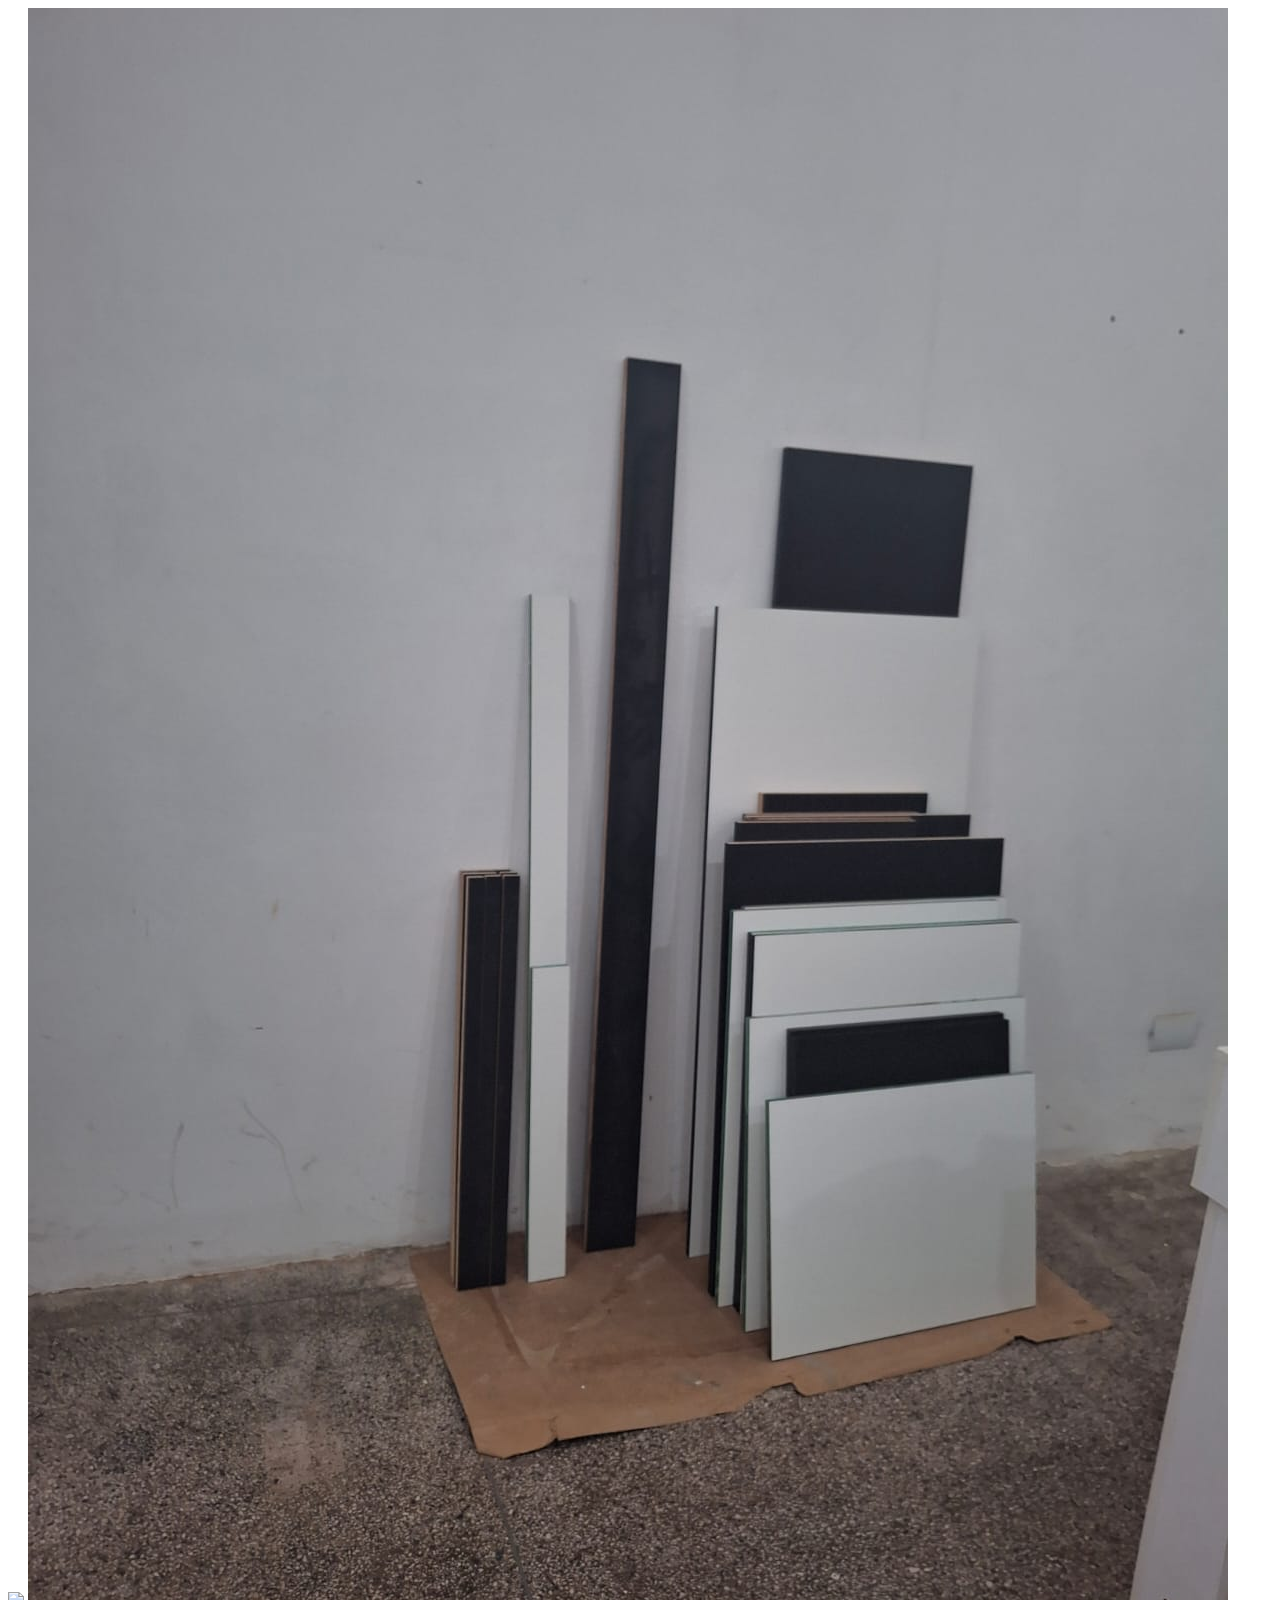
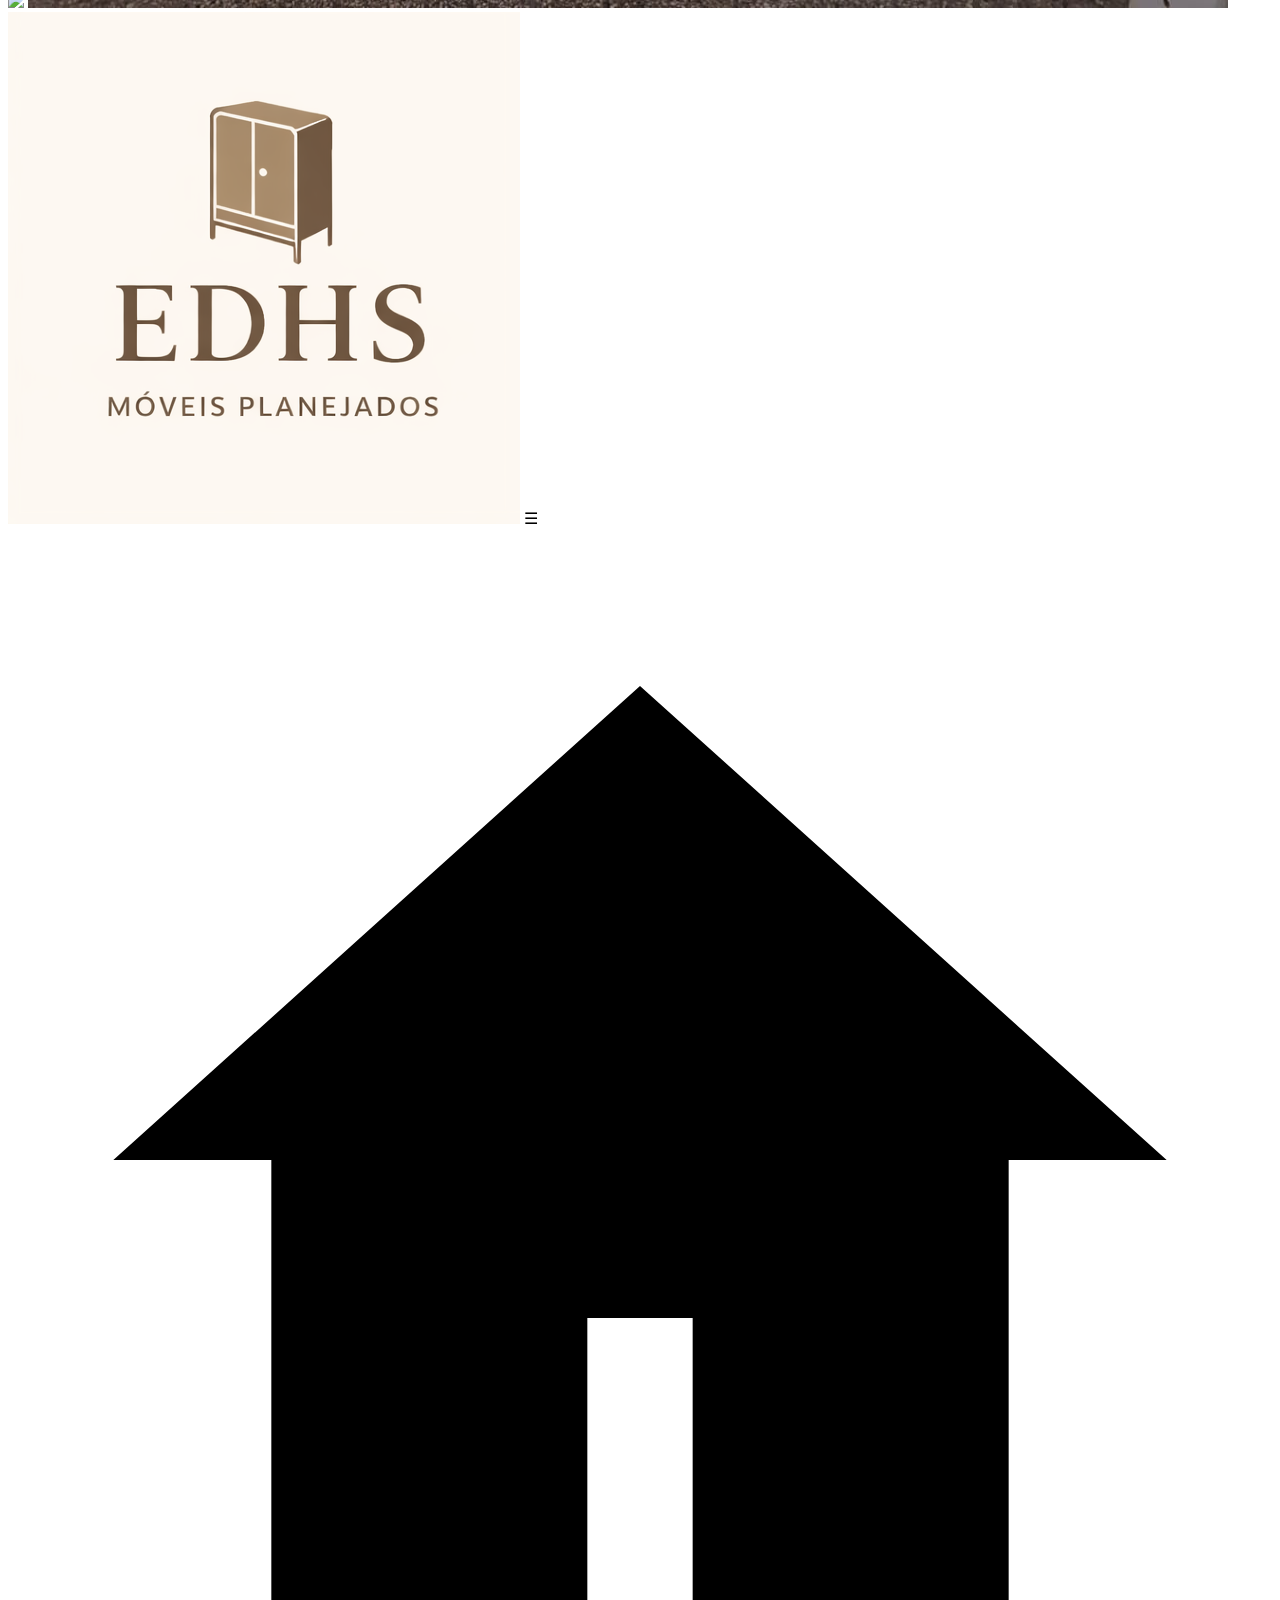
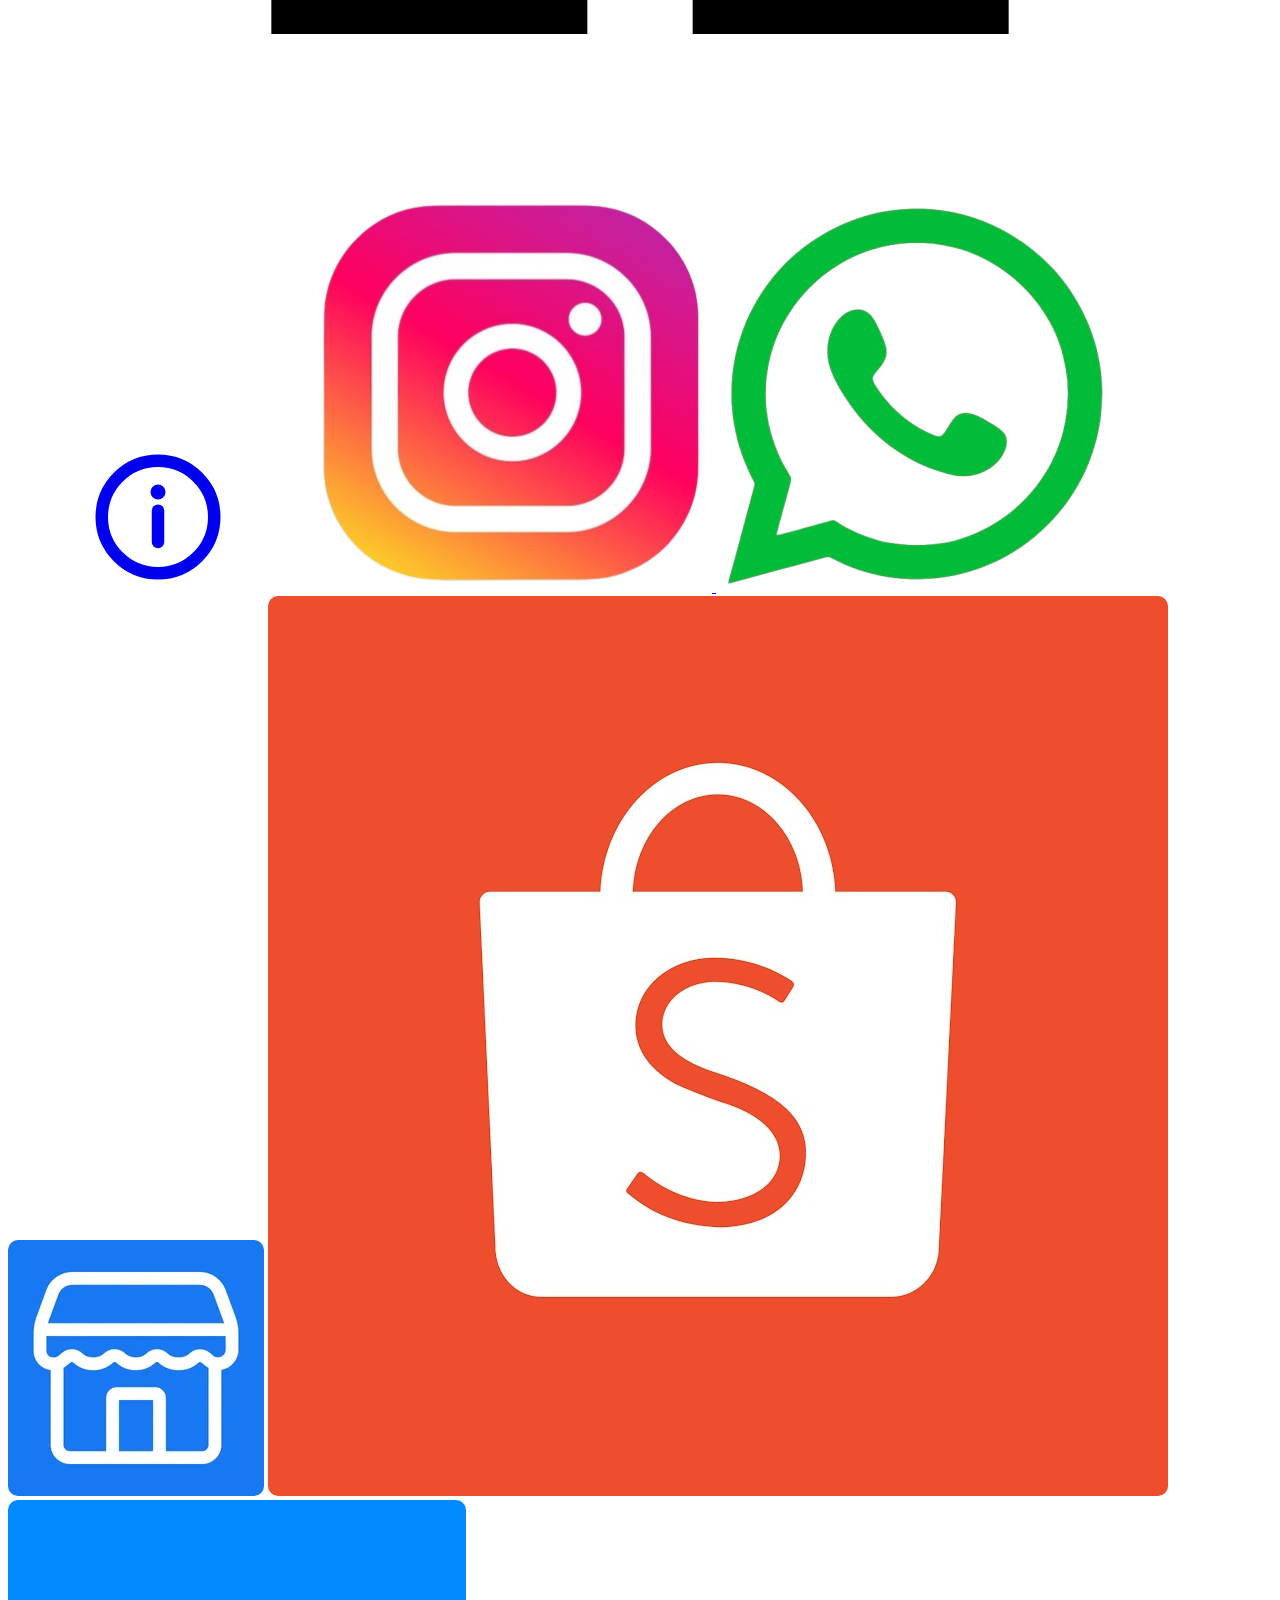
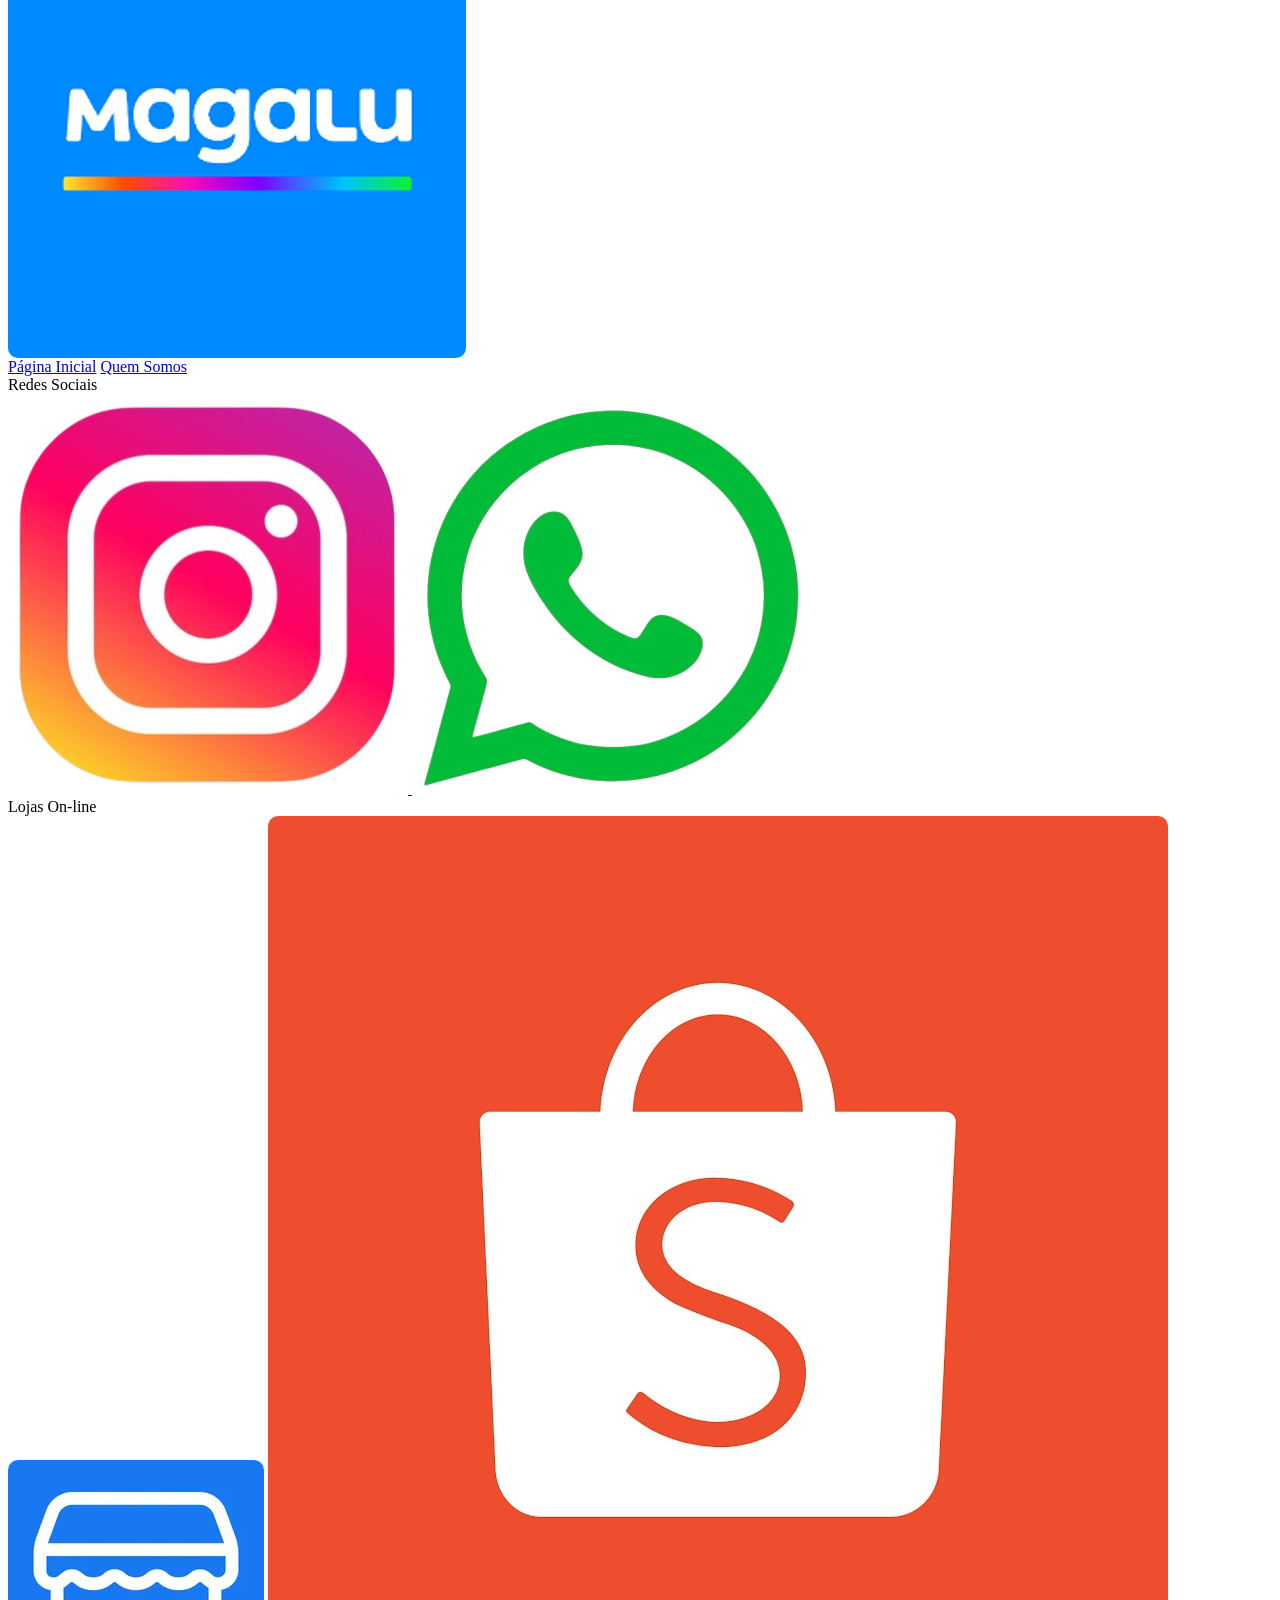
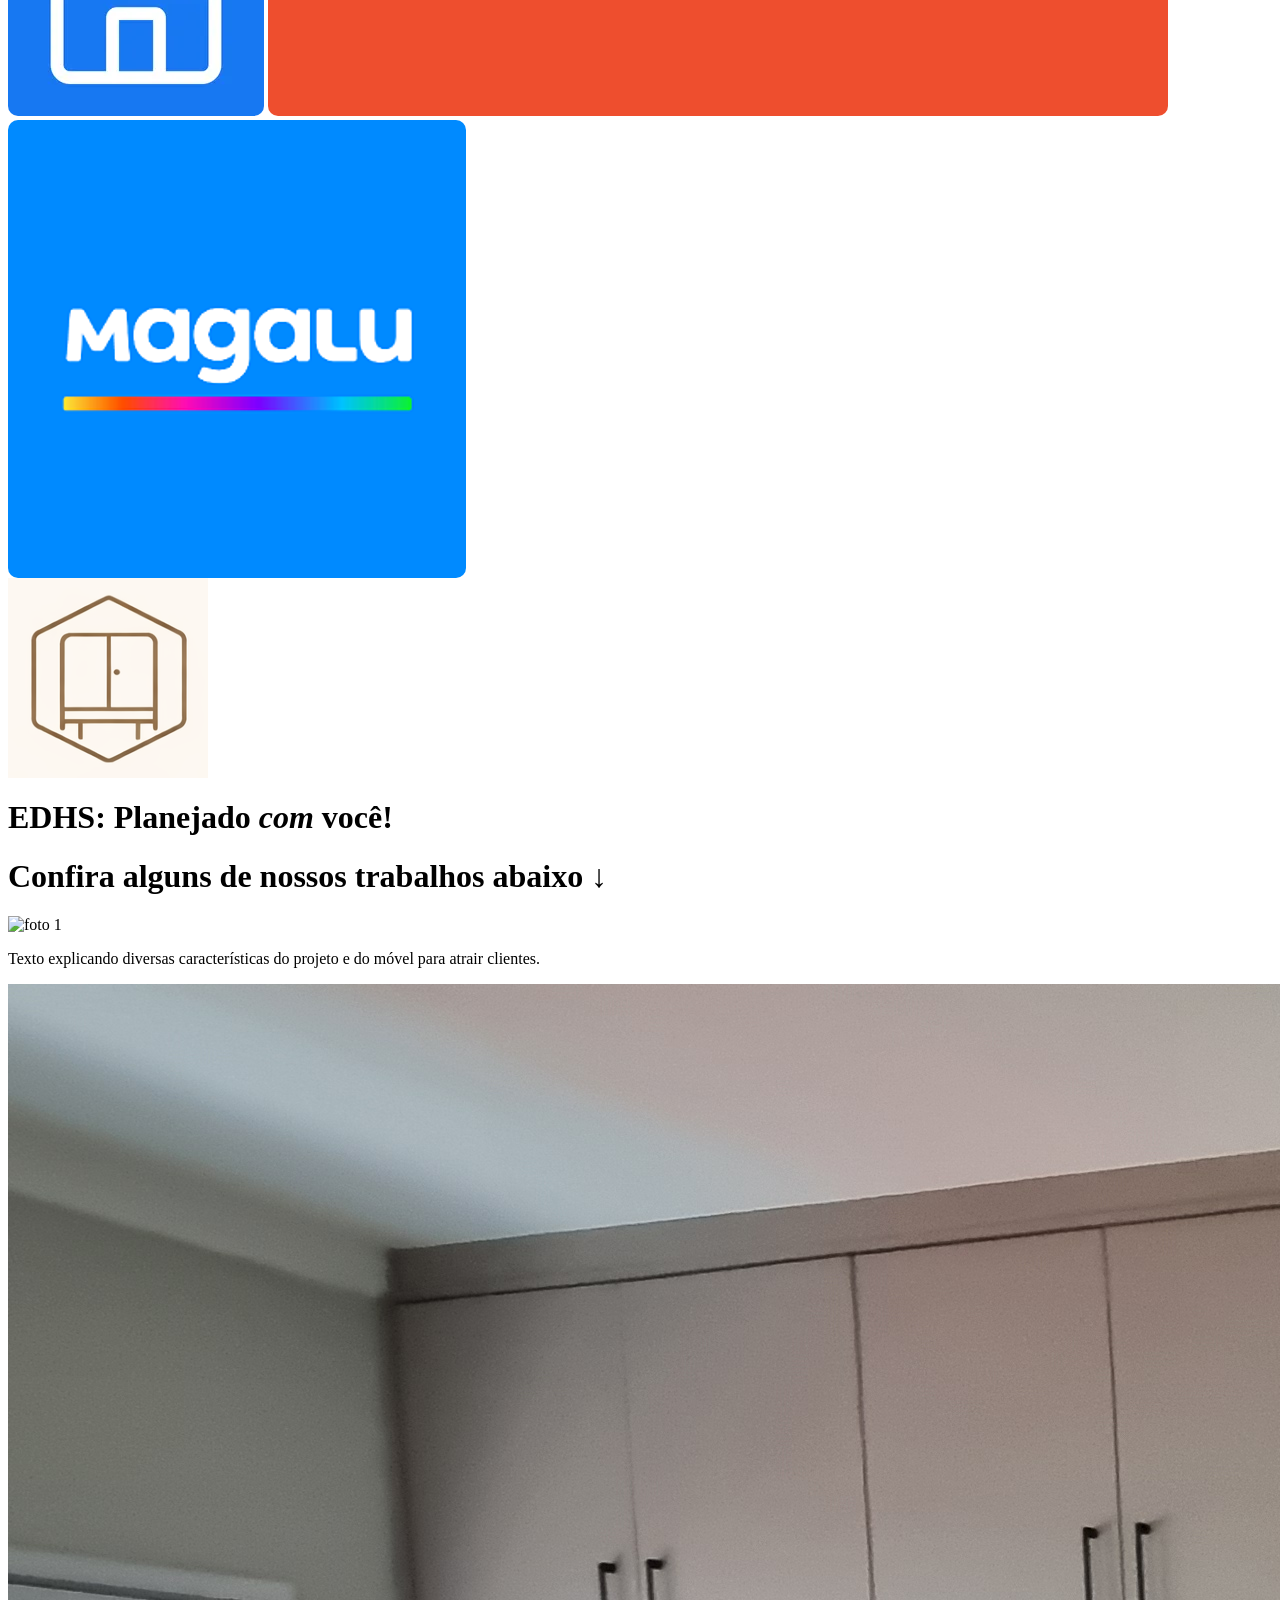
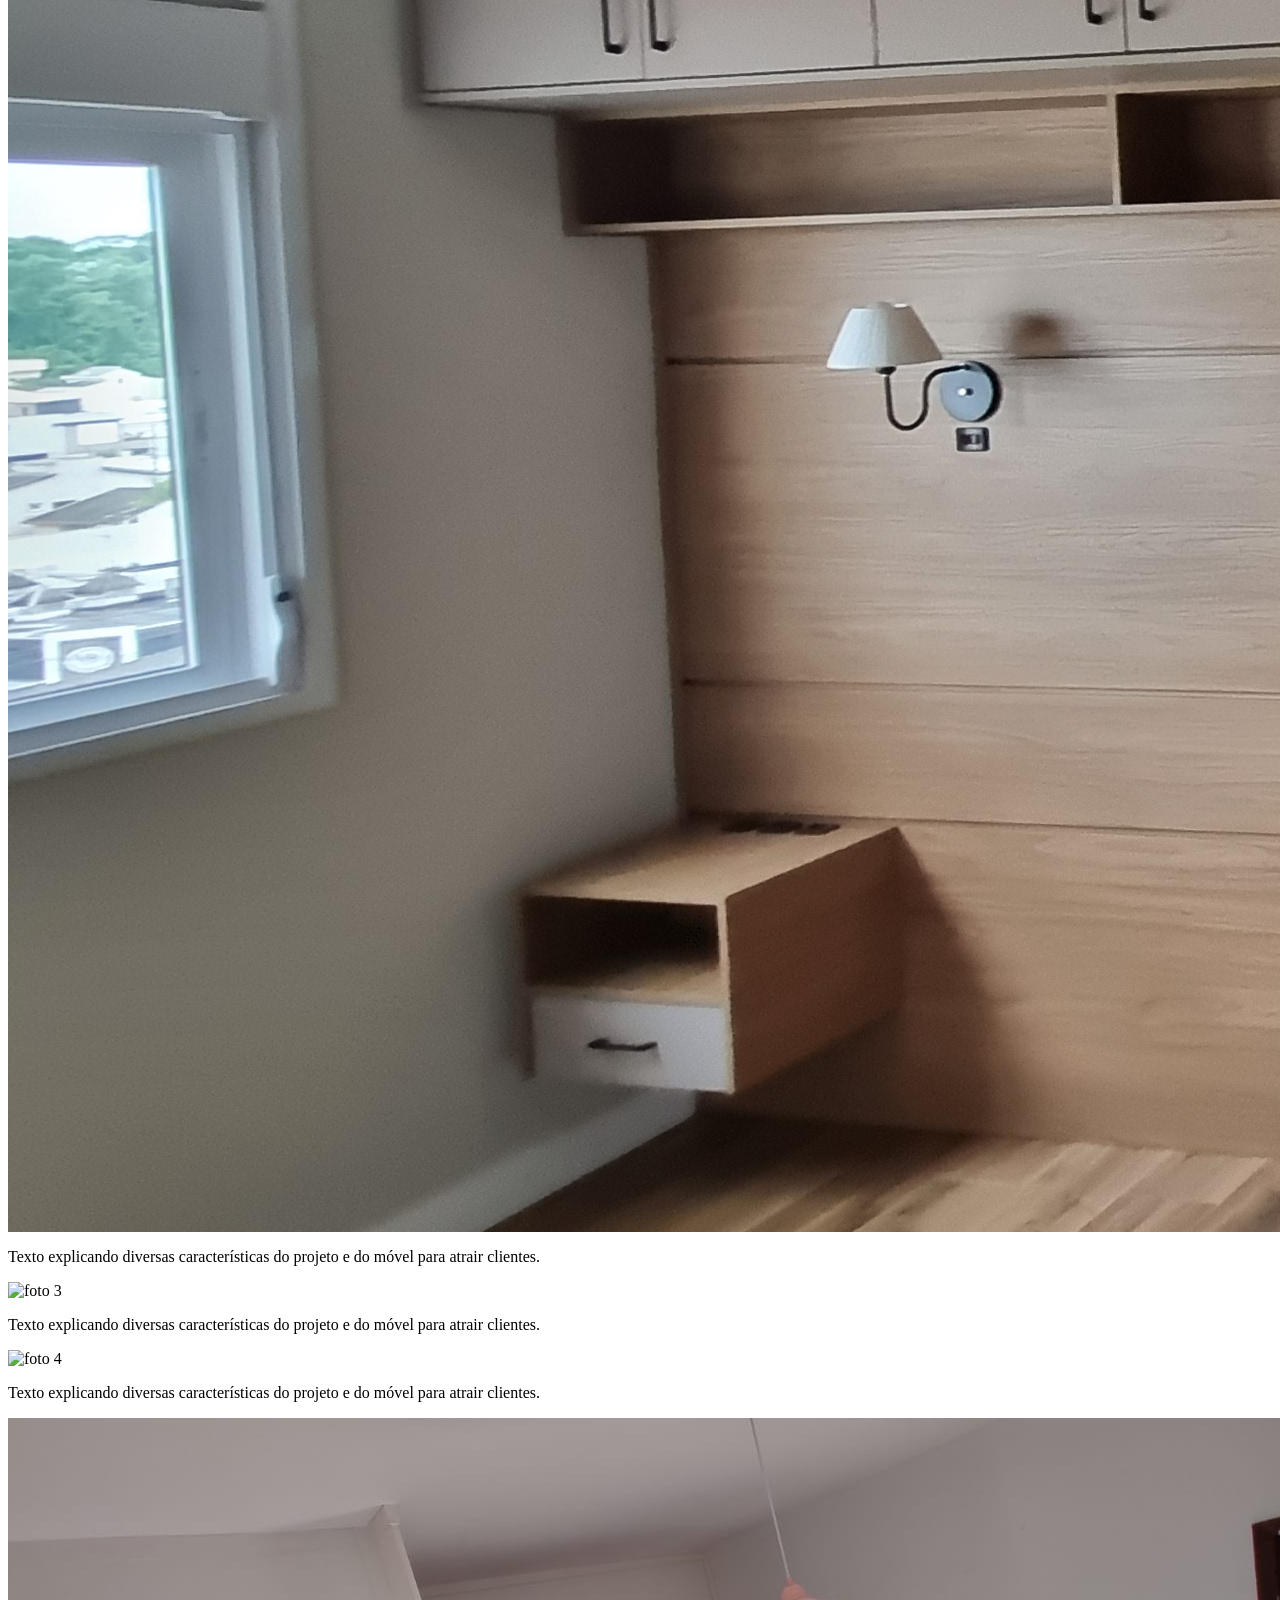
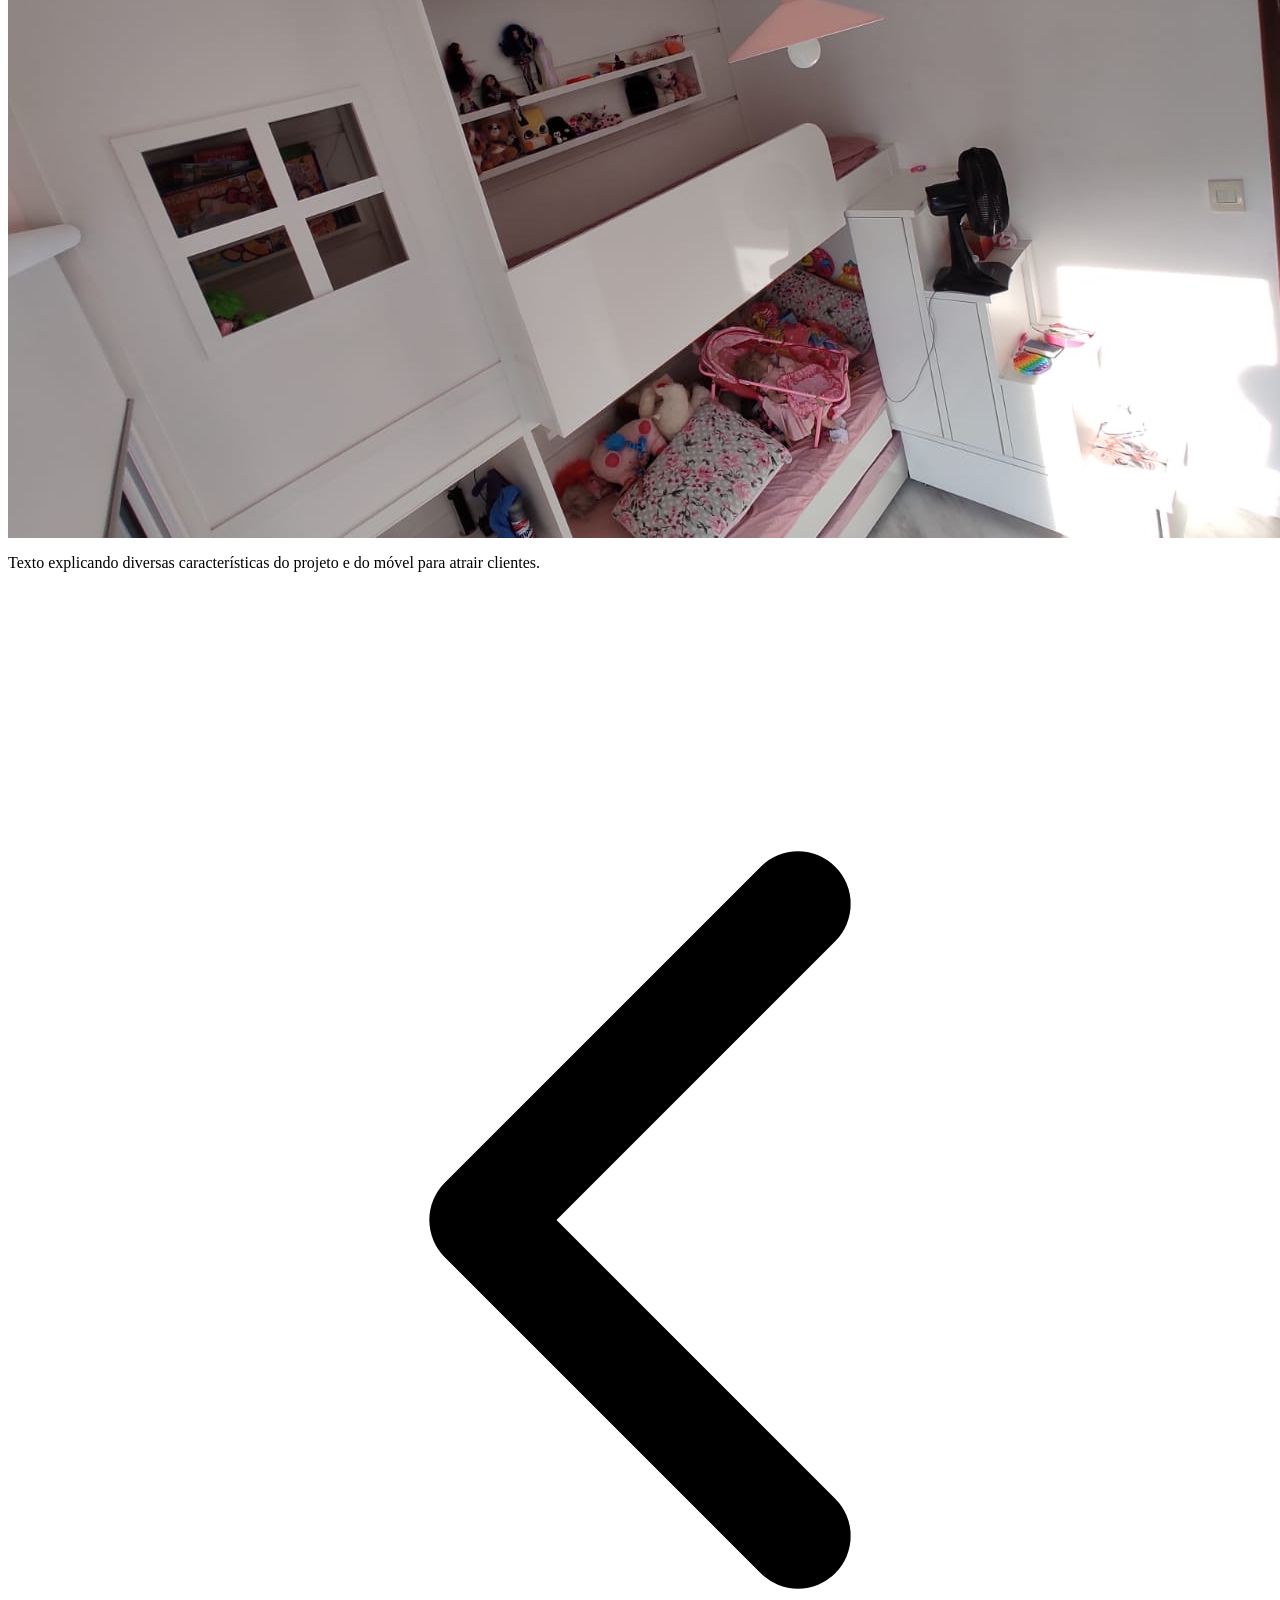
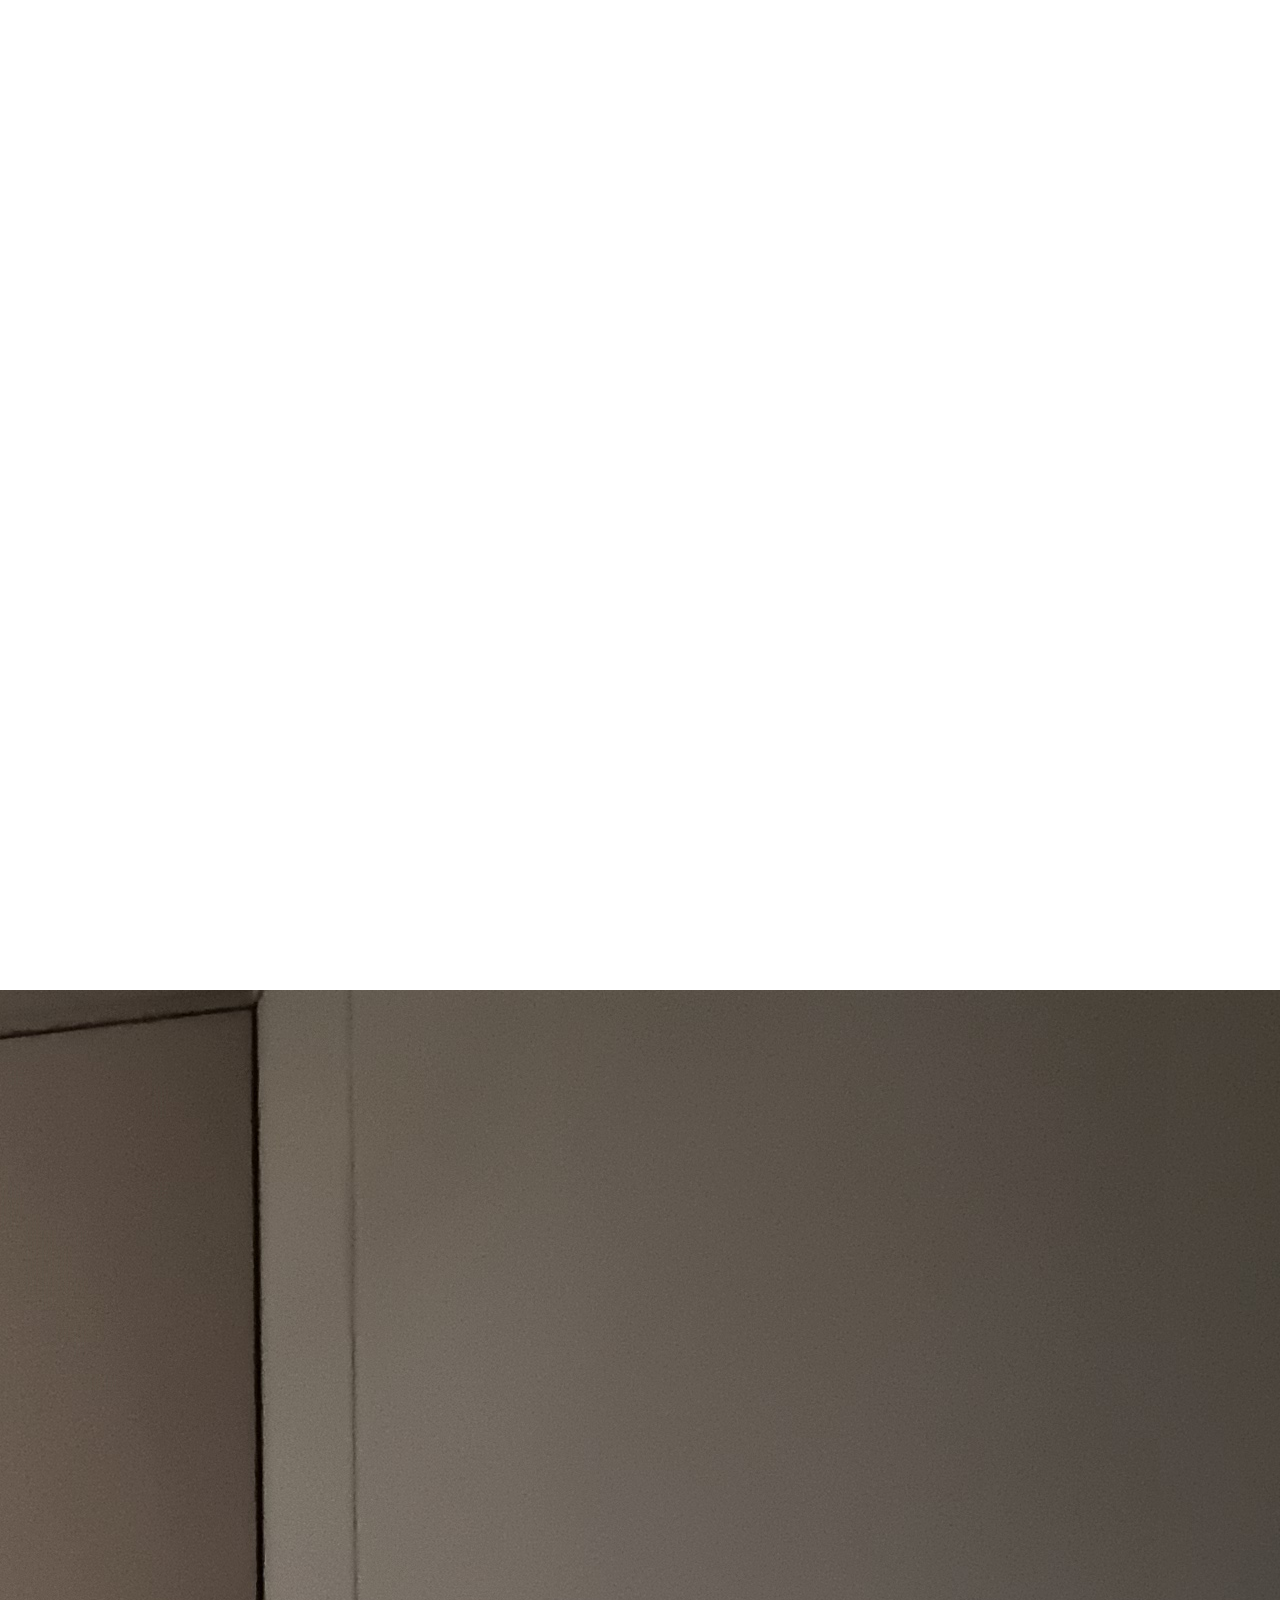
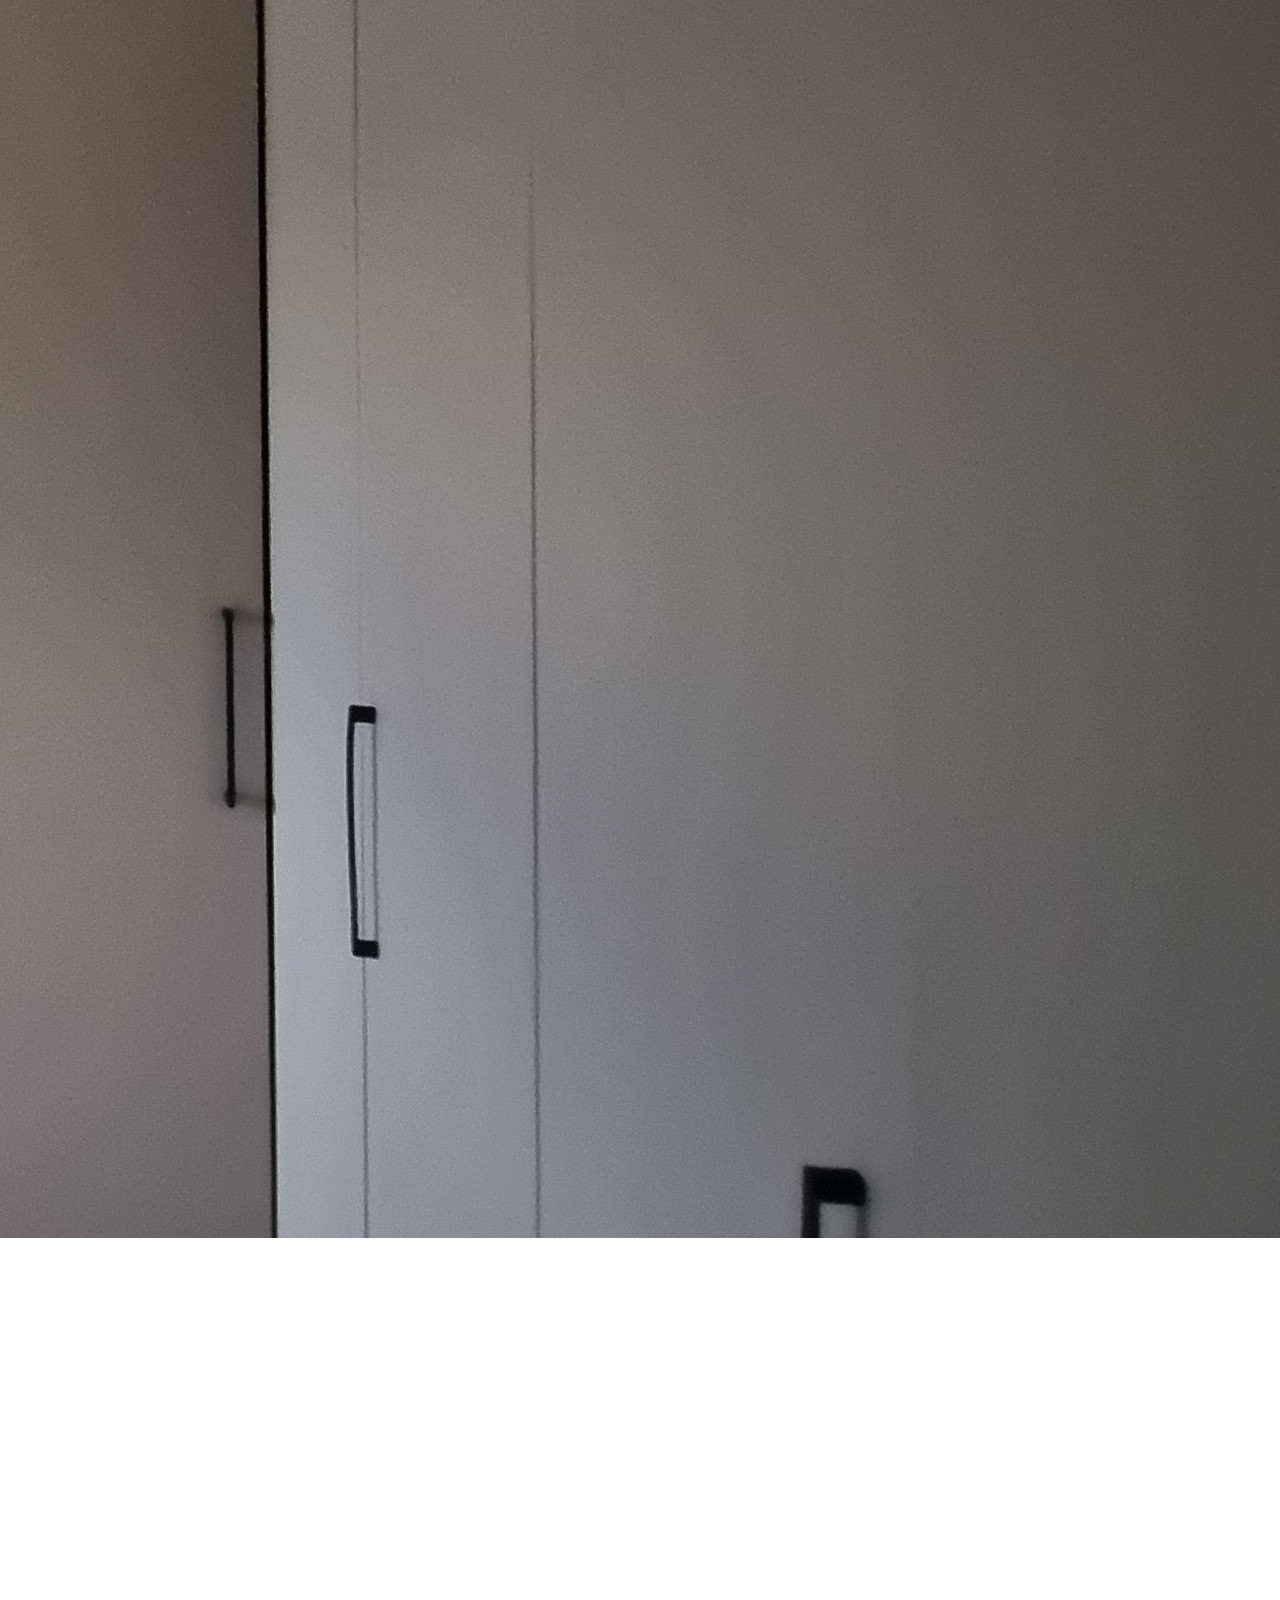
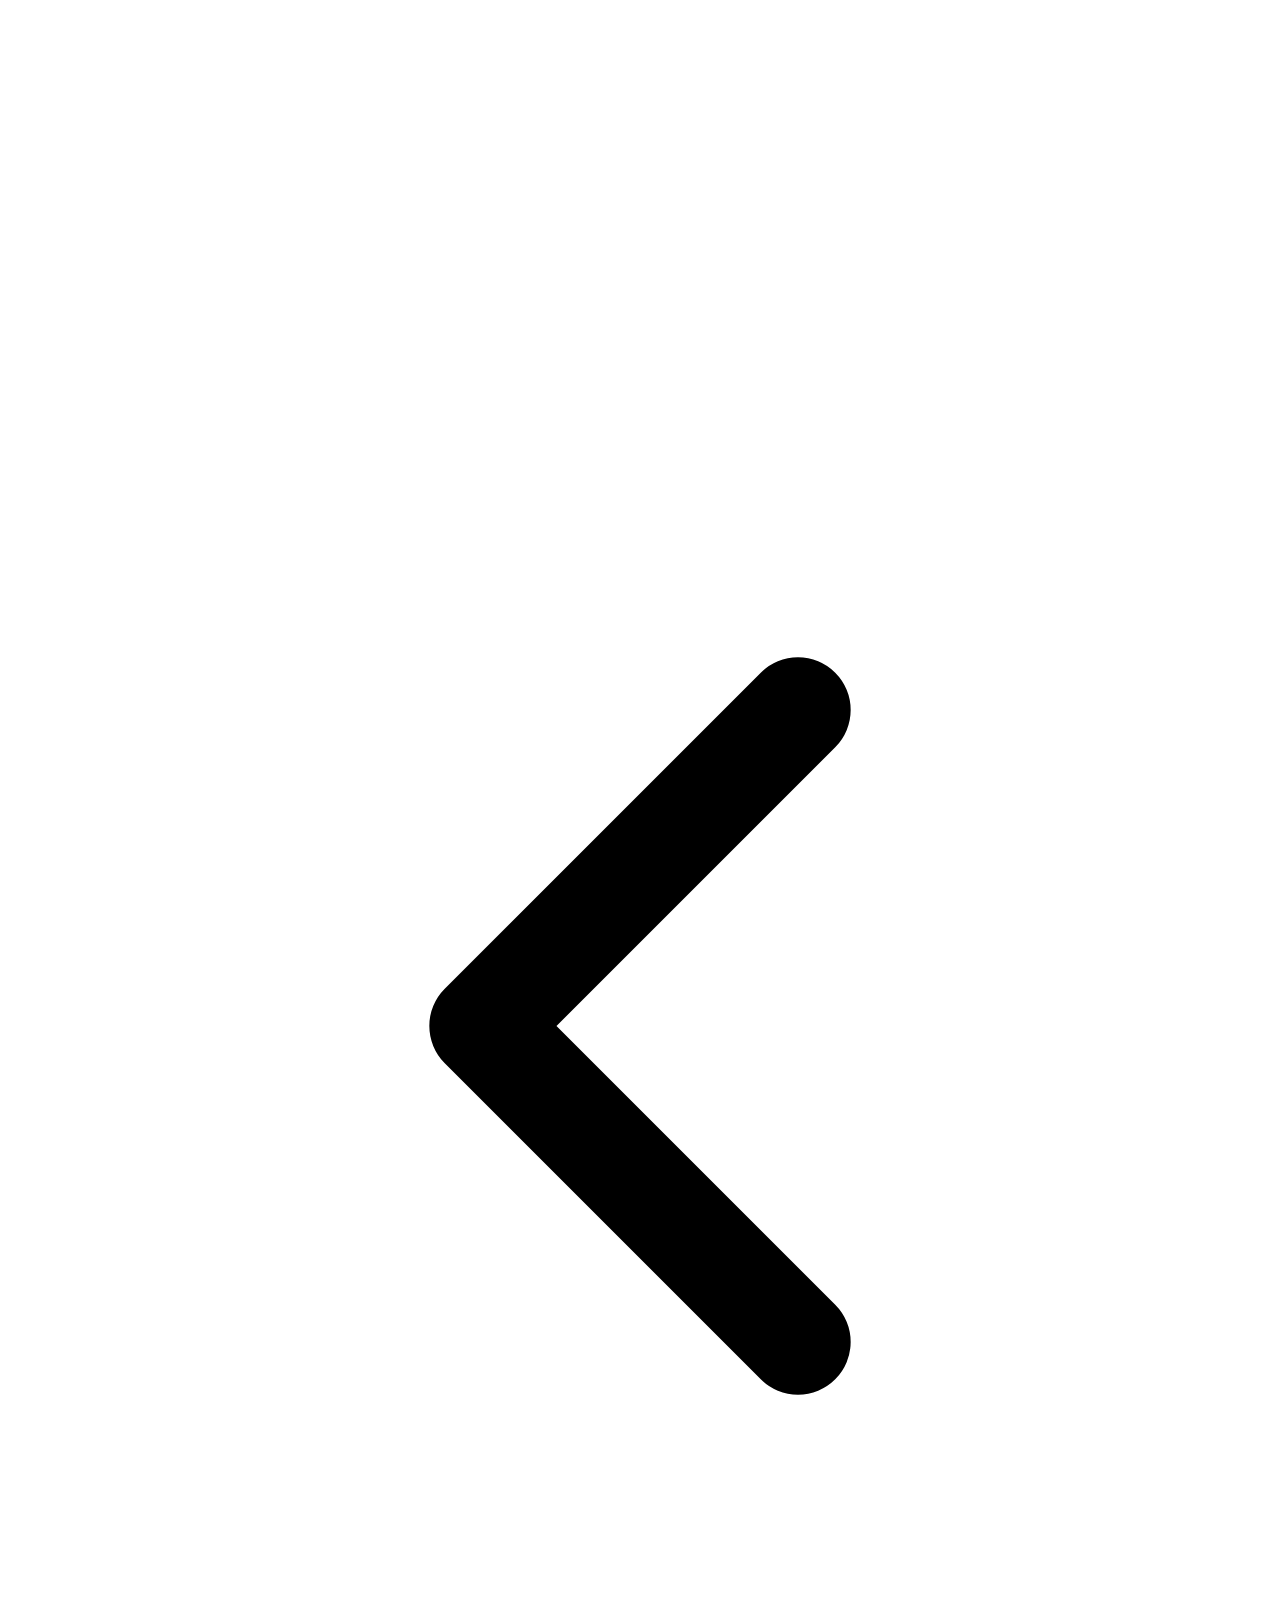
==== index.html @ 67f83be0 "Implementação inicial do mobile layout alterado para mobile, faltando apenas arrumar a pagina de que" ====
<html>
    <head>
        <link href="./style/style.css" rel="stylesheet"></link>
        <meta charset="UTF-8">
        <meta name="viewport" content="width=device-width, initial-scale=1.0">
    </head>
    <body>
        <svg style="display:none">
            <symbol id="seta" viewbox="0 0 24 24">
                <path
                    d="M15 6 L9 12 L15 18"
                    stroke="currentColor"
                    stroke-width="2"
                    fill="none"
                    stroke-linecap="round"
                    stroke-linejoin="round"
                />
            </symbol>
            <symbol id="home" viewBox="0 0 24 24" fill="currentcolor">           
                <path d="M12 3L2 12h3v9h6v-6h2v6h6v-9h3L12 3z"/>
            </symbol>
            <symbol id="info" viewBox="0 0 24 24">
                <circle 
                    cx="12" 
                    cy="12" 
                    r="9" 
                    stroke="currentColor" 
                    fill="none"
                    stroke-width="2"
                />
                <circle 
                    cx="12" 
                    cy="8" 
                    r="1.2" 
                    fill="currentColor"
                />
                <line 
                    x1="12" 
                    y1="11" 
                    x2="12" 
                    y2="16" 
                    stroke="currentColor" 
                    stroke-width="2" 
                    stroke-linecap="round"
                />
            </symbol>
        </svg>
        <img src="imagens/background.jpg" class="bgimage">
        <img src="imagens/mb_background.jpeg" class="mb_bgimage">
        <div id="overlay">  
            <div id="popUp">
                <h1 id="popUpTitulo">Em Breve...</h1>
                <span id="popUpTexto">Ainda estamos trabalhando nisso</span>
                <button id="btnPopUp" onClick="fecharPopUp()">OK</button>
            </div>
        </div>
        
        <div class="header">
            <img src="imagens/logo.png" id="minilogo">
            <span id="hamburguer" onclick="toggleMenu()">&#9776</span>
            <div id="overlayMenu">
                <div id="mb_menu">
                    <a><svg viewbox="0 0 24 24" class="iconeitem"><use href="#home"></use></svg></a>
                    <a href="quemsomos.html"><svg viebox="0 0 24 24" class="iconeitem"><use href="#info"></use></svg></a>
                    <a href="https://www.instagram.com/edhs.movelaria?igsh=MWx4anNkMWh3cXF0Yw==" ><img src="imagens/logoig.png" class="iconeitem" alt="icone Instagram"> </a>
                    <a href="https://w.app/edhs" ><img src="imagens/logowpp.png" class="iconeitem" alt="icone Whatsapp"> </a>
                    <a><img src="imagens/logofbk.png" class="iconeitem" onClick="popUp()" alt="icone Facebook" style="border-radius: 10px;"></a>
                    <a><img src="imagens/logoshp.png" class="iconeitem" onClick="popUp()" alt="icone Shoppee" style="border-radius: 10px;"></a>
                    <a><img src="imagens/logomgl.png" class="iconeitem" onClick="popUp()" alt="icone Magalu" style="border-radius: 10px;"></a>
                        
                </div>
            </div>
            <div id="menu">
                <a href="index.html" class="itemheader"><span class="textoitem">Página Inicial</span></a>
                <a href="quemsomos.html" class="itemheader"><span class="textoitem">Quem Somos</span></a>
            
                <div id="dropredes" class="itemheader">
                    <span id="btnredes" class="textoitem">Redes Sociais</span>
                    <div class="conteudoredes">
                        <a href="https://www.instagram.com/edhs.movelaria?igsh=MWx4anNkMWh3cXF0Yw==" ><img src="imagens/logoig.png" class="opcaodrop" alt="icone Instagram"> </a>
                        <a href="https://w.app/edhs" ><img src="imagens/logowpp.png" class="opcaodrop" alt="icone Whatsapp"> </a>
                    </div>
                </div> 

                <div id="droplojas" class="itemheader">
                    <span id="btnlojas" class="textoitem">Lojas On-line</span>
                    <div class="conteudolojas">
                        <a><img src="imagens/logofbk.png" class="opcaodrop" onClick="popUp()" alt="icone Facebook" style="border-radius: 10px;"></a>
                        <a><img src="imagens/logoshp.png" class="opcaodrop" onClick="popUp()" alt="icone Shoppee" style="border-radius: 10px;"></a>
                        <a><img src="imagens/logomgl.png" class="opcaodrop" onClick="popUp()" alt="icone Magalu" style="border-radius: 10px;"></a>
                    </div>
                </div>
            </div>
        </div>
        <div id="bemvindo">
            <img src="imagens/logo2.png" id="logo2">    
            <h1 id="slogan"><strong>EDHS: </strong>Planejado <em id="com">com</em> você!</h1>
            <h1 id="trabalhos">Confira alguns de nossos trabalhos abaixo <span style="font-family: Arial, Helvetica, sans-serif;">↓</span></h1>
            <div class="movel"><img class="imagem" src="imagens/img1.jpg" alt="foto 1">
            <p class="explicativo">Texto explicando diversas características do projeto e do móvel para atrair clientes.</p></div>
            <div class="movel"><img class="imagem" src="imagens/img2.jpg" alt="foto 2">
            <p class="explicativo">Texto explicando diversas características do projeto e do móvel para atrair clientes.</p></div>
            <div class="movel"><img class="imagem" src="imagens/img3.jpg" alt="foto 3">
            <p class="explicativo">Texto explicando diversas características do projeto e do móvel para atrair clientes.</p></div>
            <div class="movel"><img class="imagem" src="imagens/img4.jpg" alt="foto 4">
            <p class="explicativo">Texto explicando diversas características do projeto e do móvel para atrair clientes.</p></div>
            <div class="movel"><img class="imagem" src="imagens/img5.jpeg" alt="foto 5">
            <p class="explicativo">Texto explicando diversas características do projeto e do móvel para atrair clientes.</p></div>

            <div id="carrossel">
                <span id="btnVoltar" class="controles">
                    <svg viewbox="0 0 24 24">
                        <use href="#seta"></use>
                    </svg>
                </span>
                <div id="track">
                    <img class="slideImg" src="imagens/img1.jpg" alt="foto 1">
                    <img class="slideImg" src="imagens/img2.jpg" alt="foto 2">
                    <img class="slideImg" src="imagens/img3.jpg" alt="foto 3">
                    <img class="slideImg" src="imagens/img4.jpg" alt="foto 4">
                    <img class="slideImg" src="imagens/img5.jpeg" alt="foto 5">
                </div>
                <span id="btnAvancar" class="controles">
                    <svg viewbox="0 0 24 24">
                        <use href="#seta"></use>
                    </svg>
                </span>
                <div id="bolas">

                </div>
            </div>
        </div>
    </body>
        <script>
                const overlay = document.querySelector("#overlay");
                overlay.style.display = "none";
                const overlayMenu = document.querySelector("#overlayMenu");                
                const mbmenu = document.querySelector("#mb_menu");
                const hamburguer = document.querySelector("#hamburguer");
                const track = document.querySelector("#track");
                const slideImg = document.querySelectorAll(".slideImg");
                const containerBola = document.getElementById("bolas");
                const btnVoltar = document.getElementById("btnVoltar");
                const btnAvancar = document.getElementById("btnAvancar");
                const indice = document.getElementById("indice");

                let index = 1;
                let movendo = false;
                let intervalo;
                let bolas = [];
    
                function popUp(){
                    overlay.style.display = "flex";
                }
                function fecharPopUp(){
                    overlay.style.display = "none";
                }
                overlay.addEventListener("click", () => {
                    fecharPopUp();
                })
                function toggleMenu(){
                    mbmenu.classList.toggle("aberto");
                    overlayMenu.classList.toggle("ativo");
                    if(mbmenu.classList.contains("aberto")){
                        hamburguer.style.transform = "rotate(270deg)";
                    }
                    else{
                        hamburguer.style.transform = "rotate(360deg)";
                    }
                }
                overlayMenu.addEventListener("click", () => {
                    mbmenu.classList.remove("aberto");
                    overlayMenu.classList.remove("ativo");
                    hamburguer.style.transform = "rotate(360deg)";
                });
                const clone1 = slideImg[0].cloneNode(true);
                const clone2 = slideImg[slideImg.length-1].cloneNode(true);

                track.appendChild(clone1);
                track.insertBefore(clone2, slideImg[0]);
                const slideImg2 = document.querySelectorAll(".slideImg");
                const totalSlides = slideImg2.length;
                track.style.transform = `translateX(-${1200 * index}px)`;
                
                slideImg.forEach((_, i) => {
                    const bola = document.createElement("div");
                    bola.classList.add("bola");

                    bola.addEventListener("click", () =>{
                        const indexAlvo = i+1;
                        if(index === indexAlvo || movendo) return;
                        index = indexAlvo;
                        trocarSlide();
                        resetarRolagem();
                    });
                    containerBola.appendChild(bola);
                    bolas.push(bola);
                })
                bolas[0].classList.add("ativa");
                function atualizarBolas(){
                    bolas.forEach(bola => bola.classList.remove("ativa"));
                    let indexReal = index - 1;
                    if(index === 0){
                        indexReal = slideImg.length - 1;
                    }
                    if(index === slideImg.length + 1){
                        indexReal = 0;
                    }
                    bolas[indexReal].classList.add("ativa");
                }
                function trocarSlide(){
                    if(movendo) return;
                    movendo = true;
                    track.style.transition = 'transform 0.5s ease';
                    track.style.transform= `translateX(-${index * 1200}px)`;
                    atualizarBolas();
                }
                function rolagemAuto(){
                    intervalo = setInterval(() => {
                        index++;

                        trocarSlide();
                    }, 3000)
                }
                function resetarRolagem(){
                    clearInterval(intervalo);
                    rolagemAuto();  
                }
                track.addEventListener("transitionend", () =>
                {
                    if(slideImg2[index] === clone1){
                        track.style.transition = "none";
                        index = 1;
                        track.style.transform = `translateX(-${1200 * index}px)`;
                    }
                    if(slideImg2[index] === clone2){
                        track.style.transition = "none";
                        index = totalSlides - 2;
                        track.style.transform = `translateX(-${1200 * index}px)`;
                    }
                    atualizarBolas();
                    movendo = false;    
                })
                btnVoltar.addEventListener("click", () => {
                    if(movendo) return;
                    index--;
                    trocarSlide();
                    resetarRolagem();
                })
                btnAvancar.addEventListener("click", () => {
                    if(movendo) return;
                    index++;
                    trocarSlide();
                    resetarRolagem();
                })
                rolagemAuto();
        </script>
</html>
---- style/style.css ----
@font-face {
font-family: 'montserrat';
src: url('./fontes/Montserrat/static/Montserrat-Regular.ttf') format('truetype');
font-weight: 400;
font-style: normal;
}
@font-face {
font-family: 'playfair';
src: url('./fontes/Playfair_Display/static/PlayfairDisplay-Regular.ttf') format('truetype');
}
@keyframes mb_slogan{
    from{
        transform: translateY(20px);
        opacity: 0;
    }
    to{
        transform: translateX(0);
        opacity: 1;
    }
}
@keyframes mb_trabalhos{
    from{
        transform: translateY(-20px);
        opacity: 0;
    }
    to{
        transform: translateX(0);
        opacity: 1;
    }
}
@media (max-width:768px){
    .bgimage, #minilogo, #menu, #carrossel{
        display:none;
    }
    body{
        width: 100%;
        height: 100%;
        margin: 0px;
        padding: 0px;
        background-color: black;
    }
    .mb_bgimage{
        opacity: 0.7;
        width: 100%;
        height: 100%;
        position:fixed;
        left:0;
        top:0;
        z-index: -1;
    }
    #overlay{
        position: fixed;
        inset: 0;
        background: rgba(0, 0, 0, 0.75);
        display: flex;
        justify-content: center;
        align-items: center;
        z-index: 2000;
    }
    #popUp{
        width: 190px;
        height: 140px;
        border: 2px solid gray;
        border-radius: 10px;
        padding: 10px;
        background-color: whitesmoke;
        position: absolute;
        top: 50%;
        left: 50%;
        transform: translateX(-50%) translateY(-50%);
        display: flex;
        flex-direction: column;
    }
    #popUpTitulo{
        margin-top: 0px;
        font-family: 'montserrat', sans-serif;
        font-weight: bold;
        color: #847866;
    }
    #popUpTexto{
        color: #847866;
        font-family: 'montserrat', sans-serif;
        font-size: 15pt;
    }
    #btnPopUp{
        position: absolute;
        bottom: 10px;
        right: 10px;
        width: 40px;
        height: 25px;
        text-decoration: none !important;
        font-size: 12pt;
        font-family: 'montserrat', sans-serif;
        font-weight: bold;
        color: white;
        background-color: #4ae34a;
        border: 1px solid lightgray;
        border-radius: 10px;
    }
    #btnPopUp:active{
        background-color: #1cb51c;
    }
    .header{
        z-index: 200;
        width: 100%;
        height: 70px;
        background-color: #847866;
        position:fixed;
        top: 0;
        left: 0;
        display: flex;
    }
    #hamburguer{
        display: block;
        width: fit-content;
        height: fit-content;
        font-size: 40pt;
        color: #dacfbe;
        margin-left: 6%;
        transform-origin: center;
        transition: transform 0.3s ease;
    }
    #overlayMenu{
        position: fixed;
        inset: 0;
        top: 70px;
        background: rgba(0,0,0,0.4);
        opacity: 0;
        pointer-events: none;
        transition: opacity 0.3s ease;
        z-index: 250; 
    }
    #overlayMenu.ativo{
        opacity: 1;
        pointer-events: auto;
    }
    #mb_menu{
        z-index: 300;
        position: fixed;
        display: flex;
        flex-direction: column;
        width: 25%;
        top: 70px;
        left: 0;
        height: calc(100dvh - 70px);
        background-color: #847866;
        justify-content: space-around;
        align-items: center;
        transform: translateX(-100%);
        transition: transform 0.3s ease;
    }
    #mb_menu.aberto{
        transform: translateX(0);
    }
    .iconeitem{
        width: 70px;
        height: 70px;
        color: #dacfbe;
    }
    .iconeitem:active, #hamburguer:active{
        color: #aea698;
        transform: scale(0.85);
    }
    #bemvindo{
        width: 100vw;
        height: fit-content; 
    }
    #logo2{
        width: 200px;
        height: 200px;
        border-radius: 180px;
        display: block;
        margin-right: auto;
        margin-left: auto;
        margin-top: 100px;
    }
    #slogan{
        color: #E5D5C2;
        text-align: center;
        font-size: 28pt;
        font-family: 'montserrat', sans-serif;
        font-weight: 400;
        font-style: oblique;
        animation: mb_slogan 1s ease-out;
    }
    #com{
        text-decoration: underline;
        text-decoration-thickness: 3px;
        text-underline-offset: 6px;
    }
    #trabalhos{
        text-align: center;
        font-family: 'playfair', sans-serif;    
        color: #E5D5C2;
        font-size: 20pt;
        font-weight: 200;
        margin-top: 50px;
        animation: mb_trabalhos 1s ease-out;
    }
    .movel{
        width: 92vw;
        margin-left: 4vw;
        margin-bottom: 30px;
    }
    .imagem{
        width: 100%;
        height: fit-content;
        border-radius: 10px;
        box-shadow: 2px 2px 10px whitesmoke;
    }
    .explicativo{
        font-size: 12pt;
        font-family: 'playfair', sans-serif;
        color: #E5D5C2;
    }
}
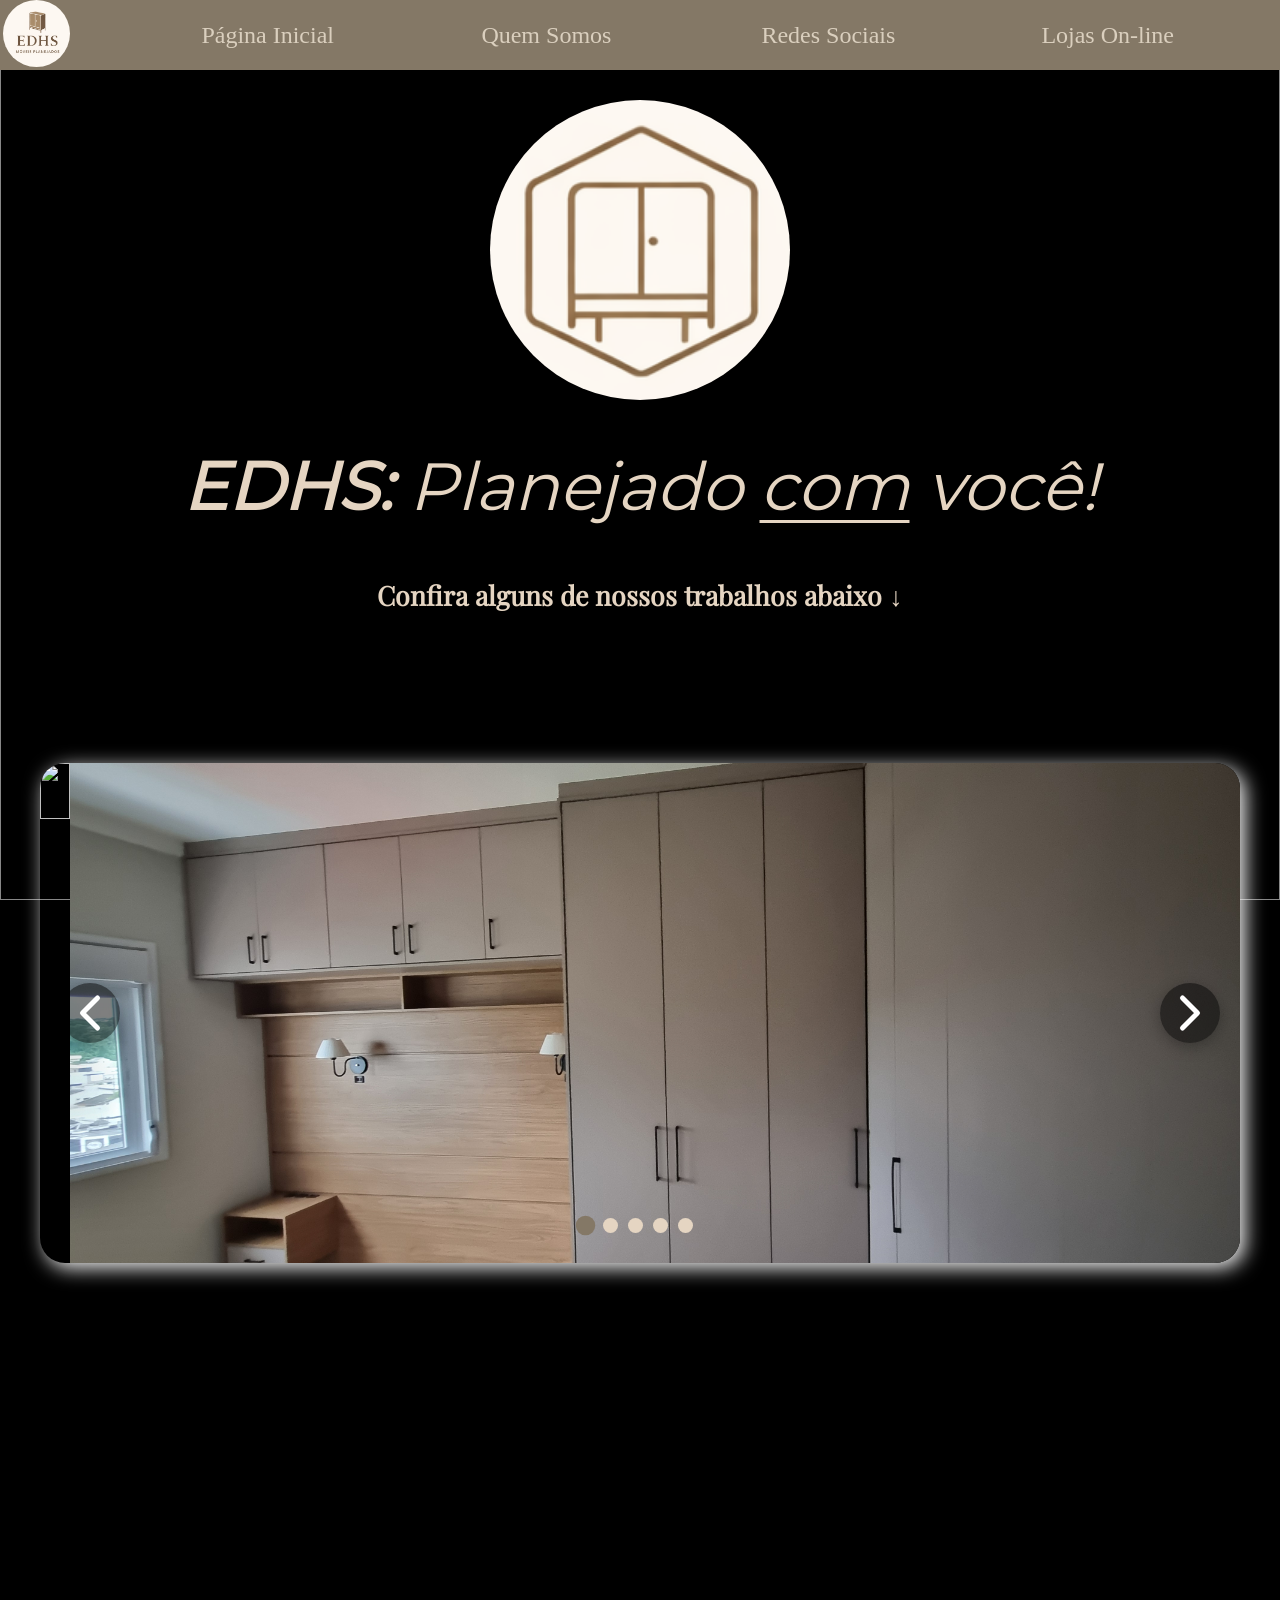
==== commit 1c364c1b: "Integração Mobile e Desktop agora teoricamente o site muda o layout no pc e no celular, corrigido al" ====
--- a/index.html
+++ b/index.html
@@ -6,7 +6,7 @@
     </head>
     <body>
         <svg style="display:none">
-            <symbol id="seta" viewbox="0 0 24 24">
+            <symbol id="seta" viewBox="0 0 24 24">
                 <path
                     d="M15 6 L9 12 L15 18"
                     stroke="currentColor"
@@ -60,20 +60,20 @@
             <span id="hamburguer" onclick="toggleMenu()">&#9776</span>
             <div id="overlayMenu">
                 <div id="mb_menu">
-                    <a><svg viewbox="0 0 24 24" class="iconeitem"><use href="#home"></use></svg></a>
-                    <a href="quemsomos.html"><svg viebox="0 0 24 24" class="iconeitem"><use href="#info"></use></svg></a>
+                    <a><svg viewBox="0 0 24 24" class="iconeitem"><use href="#home"></use></svg></a>
+                    <a onclick="popUp()"><svg viebox="0 0 24 24" class="iconeitem"><use href="#info"></use></svg></a>
                     <a href="https://www.instagram.com/edhs.movelaria?igsh=MWx4anNkMWh3cXF0Yw==" ><img src="imagens/logoig.png" class="iconeitem" alt="icone Instagram"> </a>
                     <a href="https://w.app/edhs" ><img src="imagens/logowpp.png" class="iconeitem" alt="icone Whatsapp"> </a>
                     <a><img src="imagens/logofbk.png" class="iconeitem" onClick="popUp()" alt="icone Facebook" style="border-radius: 10px;"></a>
                     <a><img src="imagens/logoshp.png" class="iconeitem" onClick="popUp()" alt="icone Shoppee" style="border-radius: 10px;"></a>
                     <a><img src="imagens/logomgl.png" class="iconeitem" onClick="popUp()" alt="icone Magalu" style="border-radius: 10px;"></a>
-                        
-                </div>
-            </div>
+                </div>
+            </div>
+
             <div id="menu">
                 <a href="index.html" class="itemheader"><span class="textoitem">Página Inicial</span></a>
-                <a href="quemsomos.html" class="itemheader"><span class="textoitem">Quem Somos</span></a>
-            
+                <a class="itemheader" onclick="popUp()"><span class="textoitem">Quem Somos</span></a>
+    
                 <div id="dropredes" class="itemheader">
                     <span id="btnredes" class="textoitem">Redes Sociais</span>
                     <div class="conteudoredes">
@@ -96,20 +96,23 @@
             <img src="imagens/logo2.png" id="logo2">    
             <h1 id="slogan"><strong>EDHS: </strong>Planejado <em id="com">com</em> você!</h1>
             <h1 id="trabalhos">Confira alguns de nossos trabalhos abaixo <span style="font-family: Arial, Helvetica, sans-serif;">↓</span></h1>
-            <div class="movel"><img class="imagem" src="imagens/img1.jpg" alt="foto 1">
-            <p class="explicativo">Texto explicando diversas características do projeto e do móvel para atrair clientes.</p></div>
-            <div class="movel"><img class="imagem" src="imagens/img2.jpg" alt="foto 2">
-            <p class="explicativo">Texto explicando diversas características do projeto e do móvel para atrair clientes.</p></div>
-            <div class="movel"><img class="imagem" src="imagens/img3.jpg" alt="foto 3">
-            <p class="explicativo">Texto explicando diversas características do projeto e do móvel para atrair clientes.</p></div>
-            <div class="movel"><img class="imagem" src="imagens/img4.jpg" alt="foto 4">
-            <p class="explicativo">Texto explicando diversas características do projeto e do móvel para atrair clientes.</p></div>
-            <div class="movel"><img class="imagem" src="imagens/img5.jpeg" alt="foto 5">
-            <p class="explicativo">Texto explicando diversas características do projeto e do móvel para atrair clientes.</p></div>
+            
+            <div id="mb_carrossel">
+                <div class="movel"><img class="imagem" src="imagens/img1.jpg" alt="foto 1">
+                <p class="explicativo">Texto explicando diversas características do projeto e do móvel para atrair clientes.</p></div>
+                <div class="movel"><img class="imagem" src="imagens/img2.jpg" alt="foto 2">
+                <p class="explicativo">Texto explicando diversas características do projeto e do móvel para atrair clientes.</p></div>
+                <div class="movel"><img class="imagem" src="imagens/img3.jpg" alt="foto 3">
+                <p class="explicativo">Texto explicando diversas características do projeto e do móvel para atrair clientes.</p></div>
+                <div class="movel"><img class="imagem" src="imagens/img4.jpg" alt="foto 4">
+                <p class="explicativo">Texto explicando diversas características do projeto e do móvel para atrair clientes.</p></div>
+                <div class="movel"><img class="imagem" src="imagens/img5.jpeg" alt="foto 5">
+                <p class="explicativo">Texto explicando diversas características do projeto e do móvel para atrair clientes.</p></div>
+            </div>        
 
             <div id="carrossel">
                 <span id="btnVoltar" class="controles">
-                    <svg viewbox="0 0 24 24">
+                    <svg viewBox="0 0 24 24">
                         <use href="#seta"></use>
                     </svg>
                 </span>
@@ -121,7 +124,7 @@
                     <img class="slideImg" src="imagens/img5.jpeg" alt="foto 5">
                 </div>
                 <span id="btnAvancar" class="controles">
-                    <svg viewbox="0 0 24 24">
+                    <svg viewBox="0 0 24 24">
                         <use href="#seta"></use>
                     </svg>
                 </span>
--- a/style/style.css
+++ b/style/style.css
@@ -8,6 +8,38 @@
 font-family: 'playfair';
 src: url('./fontes/Playfair_Display/static/PlayfairDisplay-Regular.ttf') format('truetype');
 }
+@keyframes dropdown{
+    from{
+        transform: scaleY(0);
+        transform-origin: top;
+        opacity: 0;
+    }
+    to{
+        transform: scaleY(1);
+        transform-origin: top;
+        opacity: 1;
+    }
+}
+@keyframes slogan{
+    from{
+        transform: translateX(-500px);
+        opacity: 0;
+    }
+    to{
+        transform: translateX(0);
+        opacity: 1;
+    }
+}
+@keyframes trabalhos{
+    from{
+        transform: translateX(500px);
+        opacity: 0;
+    }
+    to{
+        transform: translateX(0);
+        opacity: 1;
+    }
+}
 @keyframes mb_slogan{
     from{
         transform: translateY(20px);
@@ -41,11 +73,10 @@
     }
     .mb_bgimage{
         opacity: 0.7;
-        width: 100%;
-        height: 100%;
+        width: 100vw;
+        height: 100dvh;
         position:fixed;
-        left:0;
-        top:0;
+        inset: 0;
         z-index: -1;
     }
     #overlay{
@@ -161,6 +192,12 @@
         color: #aea698;
         transform: scale(0.85);
     }
+    .iconeitem, #hamburguer {
+        user-select: none;
+        -webkit-user-select: none;
+        -webkit-user-drag: none;
+        -webkit-tap-highlight-color: transparent;
+    }
     #bemvindo{
         width: 100vw;
         height: fit-content; 
@@ -213,4 +250,286 @@
         font-family: 'playfair', sans-serif;
         color: #E5D5C2;
     }
+}
+
+@media (min-width: 768px){
+    .mb_bgimage, #hamburguer, #overlayMenu, #mb_carrossel{
+        display: none;
+    }
+    html, body{
+        height: 100%;
+        width: 100%;
+        margin: 0px;
+        padding: 0px;
+    }
+    body{
+        background-color: black;
+    }
+    .bgimage{
+        opacity: 0.7;
+        width: 100%;
+        height: 100%;
+        position:fixed;
+        left:0;
+        top:0;
+        z-index: -1;
+    }
+    #overlay{
+        position: fixed;
+        inset: 0;
+        background: rgba(0,0,0,0.75);
+        display: none;
+        justify-content: center;
+        align-items: center;
+        z-index: 1000;
+    }
+    #popUp{
+        width: 290px;
+        height: 190px;
+        border: 2px solid gray;
+        border-radius: 10px;
+        padding: 10px;
+        background-color: whitesmoke;
+        position: absolute;
+        top: 50%;
+        left: 50%;
+        transform: translateX(-50%) translateY(-50%);
+        display: flex;
+        flex-direction: column;
+    }
+    #popUpTitulo{
+        margin-top: 0px;
+        font-family: 'montserrat', sans-serif;
+        font-weight: bold;
+        color: #847866;
+    }
+    #popUpTexto{
+        color: #847866;
+        font-family: 'montserrat', sans-serif;
+        font-size: 15pt;
+    }
+    #btnPopUp{
+        cursor: pointer;
+        position: absolute;
+        bottom: 10px;
+        right: 10px;
+        width: 60px;
+        height: 35px;
+        text-decoration: none !important;
+        font-size: 15pt;
+        font-family: 'montserrat', sans-serif;
+        font-weight: bold;
+        color: white;
+        background-color: #4ae34a;
+        border: 1px solid lightgray;
+        border-radius: 10px;
+    }
+    #btnPopUp:hover{
+        background-color: #1cb51c;
+    }
+    #menu{
+        display: flex;
+        
+    }
+    .header{
+        z-index: 999;
+        width: 100%;
+        height: 70px;
+        background-color: #847866;
+        position:fixed;
+        top: 0;
+        left: 0;
+        display: flex;
+        align-items: center;
+        justify-content: flex-start;
+    }
+    .itemheader{
+        text-decoration: none;
+        color:#dacfbe;
+        margin-right: 6%;
+        margin-left: 6%;
+        margin-top: auto;
+        margin-bottom: auto;
+        width: 280px;
+        height: fit-content;
+    }
+    #minilogo{
+        margin-right: 5%;
+        height: 96%;
+        margin-left: 3px;
+        margin-bottom: 3px; 
+        border-radius: 180px;
+    }
+    .textoitem{
+        position: relative;
+        font-size: 18pt;
+        color: #dacfbe;
+        cursor: pointer;
+    }
+    .textoitem::after{
+        content:"";
+        position:absolute;
+        left: 0;
+        bottom: 0;
+        width: 100%;
+        height: 1px;
+        background: #aea698;
+        transform: scaleX(0);
+        transform-origin: center;
+        transition: transform 0.3s ease;
+    }
+    .textoitem:hover::after{
+        transform:scaleX(1);
+    }
+    .iconeitem{
+        width: 30px;
+        height: 50%;
+        vertical-align: bottom;
+    }
+    .iconedrop{
+        width: 30px;
+        height: 30px;
+    }
+    #dropredes, #droplojas{
+        position: relative;
+        margin-top: auto;
+        margin-bottom: auto;
+    }
+    .conteudoredes, .conteudolojas{
+        width: fit-content;
+        height: fit-content;
+        display: none;
+        position: absolute;
+        top: 100%;
+        left: 10px;
+        padding: 5px;
+        padding-top: 25px;
+        background-color: rgba(132,120,102,0.7);
+    }
+    .opcaodrop{
+        cursor: pointer;
+        width: 50px;
+        height: 50px;
+    }
+    #dropredes:hover .conteudoredes, #droplojas:hover .conteudolojas{
+        display: flex;
+        animation: dropdown 0.3s ease-in;
+    }
+    #droplojas:hover .conteudolojas{
+        gap: 10px;
+        left: -25px;
+    }
+    #bemvindo{
+        height: 190%;
+        width: 100%;
+    }
+    #logo2{
+        width:300px;
+        height:300px;
+        border-radius: 180px;
+        display: block;
+        margin-right: auto;
+        margin-left: auto;
+        margin-top: 100px;
+    }
+    #slogan{
+        color: #E5D5C2;
+        text-align: center;
+        font-size: 50pt;
+        font-family: 'montserrat', sans-serif;
+        font-weight: 400;
+        font-style: oblique;
+        animation: slogan 1.2s ease-out;
+    }
+    #com{
+        text-decoration: underline;
+        text-decoration-thickness: 3px;
+        text-underline-offset: 10px;
+    }
+    #trabalhos{
+        text-align: center;
+        font-family: 'playfair', sans-serif;    
+        color: #E5D5C2;
+        font-size: 20pt;
+        margin-top: 50px;
+        animation: trabalhos 1.2s ease-out;
+    }
+    #carrossel{
+        z-index: 1;
+        height: 500px;
+        width: 1200px;
+        overflow: hidden;
+        position:relative;
+        margin: 150px auto 0px auto;
+        border-radius: 25px;
+        box-shadow: 5px 5px 20px whitesmoke;
+        user-select: none;
+        -webkit-user-drag: none;
+    }
+    #track{
+        display: flex;
+        position: relative;
+    }
+    .slideImg{
+        width: 100%;
+        height: 100%;
+        display: flex;
+        align-items: center;
+        pointer-events: none;
+    }
+    .controles{
+        position: absolute;
+        top: 50%;
+        transform: translateY(-50%);
+        width: 60px;
+        height: 60px;
+        background: rgba(0,0,0,0.5);
+        color:white;
+        display: flex;
+        align-items: center;
+        justify-content: center;
+        border-radius: 50%;
+        box-shadow: 0 4px 15px rgba(0,0,0,0.3);
+        cursor: pointer;
+        transition: all 0.3s ease;
+        z-index: 10;
+    }
+    #btnVoltar{
+        left: 20px;
+    }
+    #btnAvancar{
+        right: 20px;
+    }
+    #btnAvancar svg{
+        transform: scaleX(-1);
+    }
+    .controles:hover{
+        background: rgba(255,255,255,0.9);
+        color:black;
+        transform: translateY(-50%) scale(1.1);
+    }
+    #bolas{
+        width: 300px;
+        height:25px;
+        position:absolute;
+        bottom: 25px;
+        left: 50%;
+        transform: translateX(-50%);
+        display: flex;
+        justify-content: center;
+    }
+    .bola{
+        width: 15px;
+        height: 15px;
+        border-radius: 50%;
+        background: #E5D5C2;
+        cursor: pointer;
+        transition: 0.3s;
+        margin-right: 10px;
+        margin-top: 5px;
+    }
+    .bola.ativa{
+        background-color: #847866;
+        transform: scale(1.3);
+    }
 }
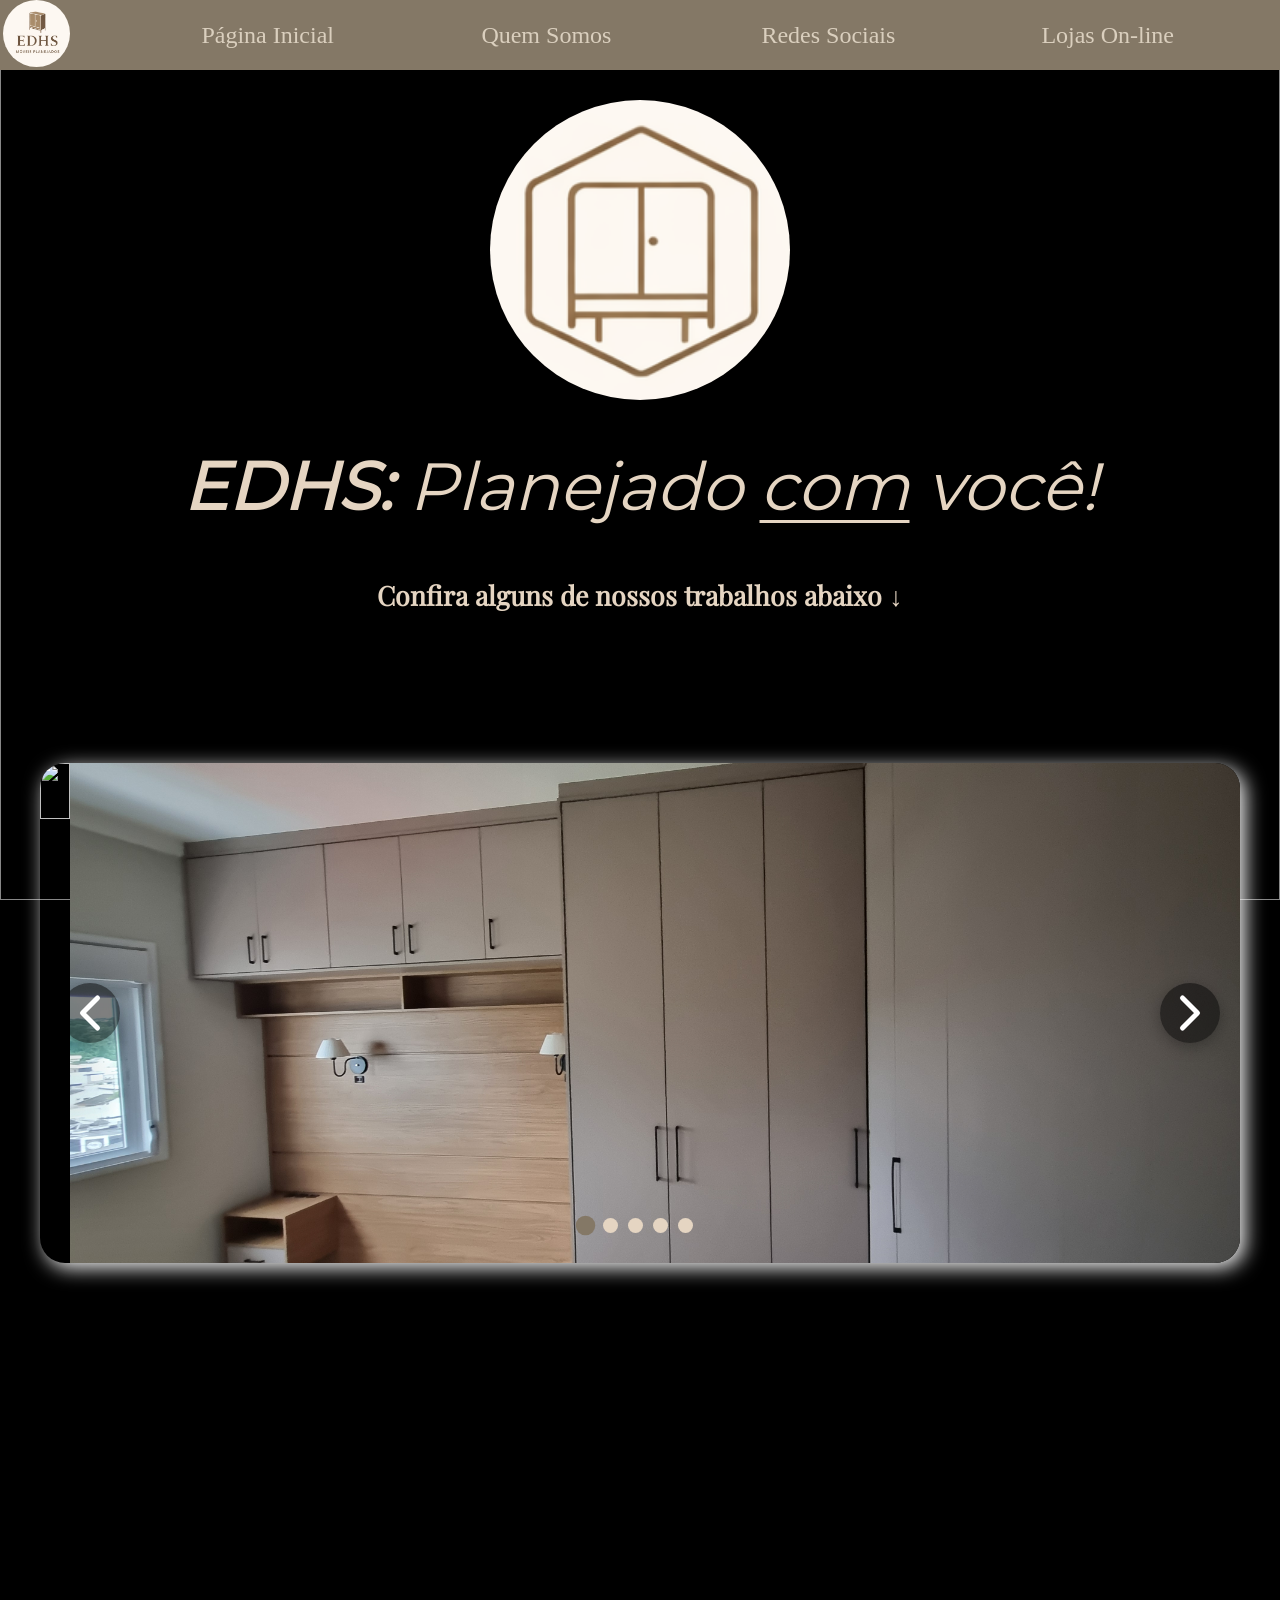
==== commit ad973ac7: "Correção de Layout tentativa de resolver mbmenu cortando ao scrollar antes" ====
--- a/index.html
+++ b/index.html
@@ -154,27 +154,33 @@
     
                 function popUp(){
                     overlay.style.display = "flex";
+                    document.body.classList.add("popUpAberto");
                 }
                 function fecharPopUp(){
                     overlay.style.display = "none";
+                    document.body.classList.remove("popUpAberto");
                 }
                 overlay.addEventListener("click", () => {
                     fecharPopUp();
+                    document.body.classList.remove("popUpAberto");
                 })
                 function toggleMenu(){
                     mbmenu.classList.toggle("aberto");
                     overlayMenu.classList.toggle("ativo");
                     if(mbmenu.classList.contains("aberto")){
                         hamburguer.style.transform = "rotate(270deg)";
+                        document.body.classList.add("menuAberto");
                     }
                     else{
                         hamburguer.style.transform = "rotate(360deg)";
+                        document.body.classList.remove("menuAberto");
                     }
                 }
                 overlayMenu.addEventListener("click", () => {
                     mbmenu.classList.remove("aberto");
                     overlayMenu.classList.remove("ativo");
                     hamburguer.style.transform = "rotate(360deg)";
+                    document.body.classList.remove("menuAberto");
                 });
                 const clone1 = slideImg[0].cloneNode(true);
                 const clone2 = slideImg[slideImg.length-1].cloneNode(true);
--- a/style/style.css
+++ b/style/style.css
@@ -65,10 +65,7 @@
         display:none;
     }
     body{
-        width: 100%;
-        height: 100%;
-        margin: 0px;
-        padding: 0px;
+        min-height: 100dvh;
         background-color: black;
     }
     .mb_bgimage{
@@ -153,8 +150,10 @@
     }
     #overlayMenu{
         position: fixed;
-        inset: 0;
-        top: 70px;
+        top: 0;
+        left: 0;
+        width: 100vw;
+        height: calc(100dvh - 70px);
         background: rgba(0,0,0,0.4);
         opacity: 0;
         pointer-events: none;
@@ -164,6 +163,7 @@
     #overlayMenu.ativo{
         opacity: 1;
         pointer-events: auto;
+        
     }
     #mb_menu{
         z-index: 300;
@@ -173,6 +173,7 @@
         width: 25%;
         top: 70px;
         left: 0;
+        bottom: 0;
         height: calc(100dvh - 70px);
         background-color: #847866;
         justify-content: space-around;
@@ -255,12 +256,6 @@
 @media (min-width: 768px){
     .mb_bgimage, #hamburguer, #overlayMenu, #mb_carrossel{
         display: none;
-    }
-    html, body{
-        height: 100%;
-        width: 100%;
-        margin: 0px;
-        padding: 0px;
     }
     body{
         background-color: black;
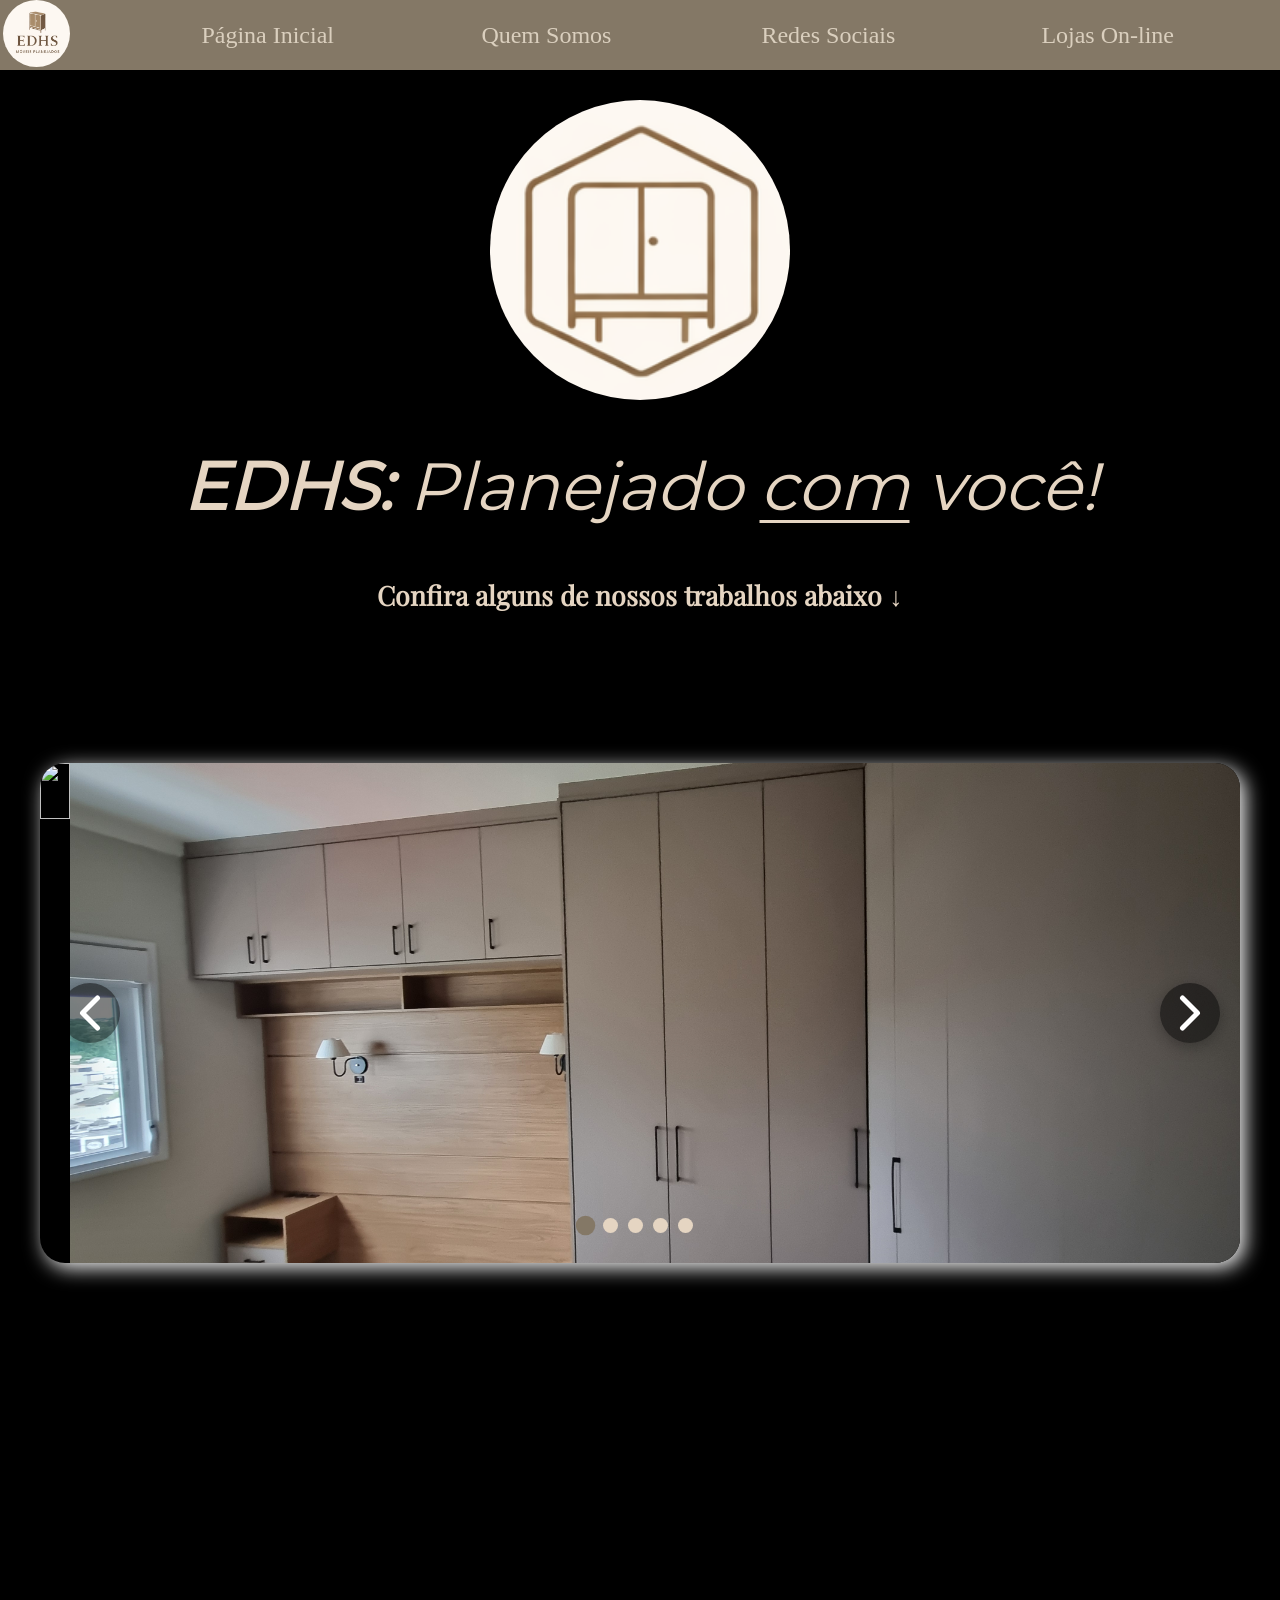
==== commit f2440355: "Add files via upload" ====
--- a/index.html
+++ b/index.html
@@ -45,8 +45,6 @@
                 />
             </symbol>
         </svg>
-        <img src="imagens/background.jpg" class="bgimage">
-        <img src="imagens/mb_background.jpeg" class="mb_bgimage">
         <div id="overlay">  
             <div id="popUp">
                 <h1 id="popUpTitulo">Em Breve...</h1>
@@ -63,7 +61,7 @@
                     <a><svg viewBox="0 0 24 24" class="iconeitem"><use href="#home"></use></svg></a>
                     <a onclick="popUp()"><svg viebox="0 0 24 24" class="iconeitem"><use href="#info"></use></svg></a>
                     <a href="https://www.instagram.com/edhs.movelaria?igsh=MWx4anNkMWh3cXF0Yw==" ><img src="imagens/logoig.png" class="iconeitem" alt="icone Instagram"> </a>
-                    <a href="https://w.app/edhs" ><img src="imagens/logowpp.png" class="iconeitem" alt="icone Whatsapp"> </a>
+                    <a href="https://wa.me/5512991308488" ><img src="imagens/logowpp.png" class="iconeitem" alt="icone Whatsapp"> </a>
                     <a><img src="imagens/logofbk.png" class="iconeitem" onClick="popUp()" alt="icone Facebook" style="border-radius: 10px;"></a>
                     <a><img src="imagens/logoshp.png" class="iconeitem" onClick="popUp()" alt="icone Shoppee" style="border-radius: 10px;"></a>
                     <a><img src="imagens/logomgl.png" class="iconeitem" onClick="popUp()" alt="icone Magalu" style="border-radius: 10px;"></a>
@@ -78,7 +76,7 @@
                     <span id="btnredes" class="textoitem">Redes Sociais</span>
                     <div class="conteudoredes">
                         <a href="https://www.instagram.com/edhs.movelaria?igsh=MWx4anNkMWh3cXF0Yw==" ><img src="imagens/logoig.png" class="opcaodrop" alt="icone Instagram"> </a>
-                        <a href="https://w.app/edhs" ><img src="imagens/logowpp.png" class="opcaodrop" alt="icone Whatsapp"> </a>
+                        <a href="https://wa.me/5512991308488" ><img src="imagens/logowpp.png" class="opcaodrop" alt="icone Whatsapp"> </a>
                     </div>
                 </div> 
 
--- a/style/style.css
+++ b/style/style.css
@@ -63,15 +63,19 @@
 @media (max-width:768px){
     .bgimage, #minilogo, #menu, #carrossel{
         display:none;
-    }
+    }   
     body{
         min-height: 100dvh;
         background-color: black;
     }
+    body.menuAberto, body.popUpAberto{
+        overflow: hidden;
+        touch-action: none;
+    }
     .mb_bgimage{
         opacity: 0.7;
-        width: 100vw;
-        height: 100dvh;
+        width: 100%;
+        height: 100svh;
         position:fixed;
         inset: 0;
         z-index: -1;
@@ -150,10 +154,11 @@
     }
     #overlayMenu{
         position: fixed;
-        top: 0;
+        top: 70px;
         left: 0;
-        width: 100vw;
-        height: calc(100dvh - 70px);
+        bottom: 0;
+        width: 100%;
+        height: 100dvh;
         background: rgba(0,0,0,0.4);
         opacity: 0;
         pointer-events: none;
@@ -174,9 +179,8 @@
         top: 70px;
         left: 0;
         bottom: 0;
-        height: calc(100dvh - 70px);
+        height: 100svh;
         background-color: #847866;
-        justify-content: space-around;
         align-items: center;
         transform: translateX(-100%);
         transition: transform 0.3s ease;
@@ -188,6 +192,7 @@
         width: 70px;
         height: 70px;
         color: #dacfbe;
+        margin-bottom: 20px;
     }
     .iconeitem:active, #hamburguer:active{
         color: #aea698;
@@ -200,7 +205,7 @@
         -webkit-tap-highlight-color: transparent;
     }
     #bemvindo{
-        width: 100vw;
+        width: 100%;
         height: fit-content; 
     }
     #logo2{
@@ -236,17 +241,20 @@
         animation: mb_trabalhos 1s ease-out;
     }
     .movel{
-        width: 92vw;
-        margin-left: 4vw;
+        width: 100%;
         margin-bottom: 30px;
+        display: flex;
+        align-items: center;
+        flex-direction: column;
     }
     .imagem{
-        width: 100%;
+        width: 94%;
         height: fit-content;
         border-radius: 10px;
         box-shadow: 2px 2px 10px whitesmoke;
     }
     .explicativo{
+        width: 94%;
         font-size: 12pt;
         font-family: 'playfair', sans-serif;
         color: #E5D5C2;
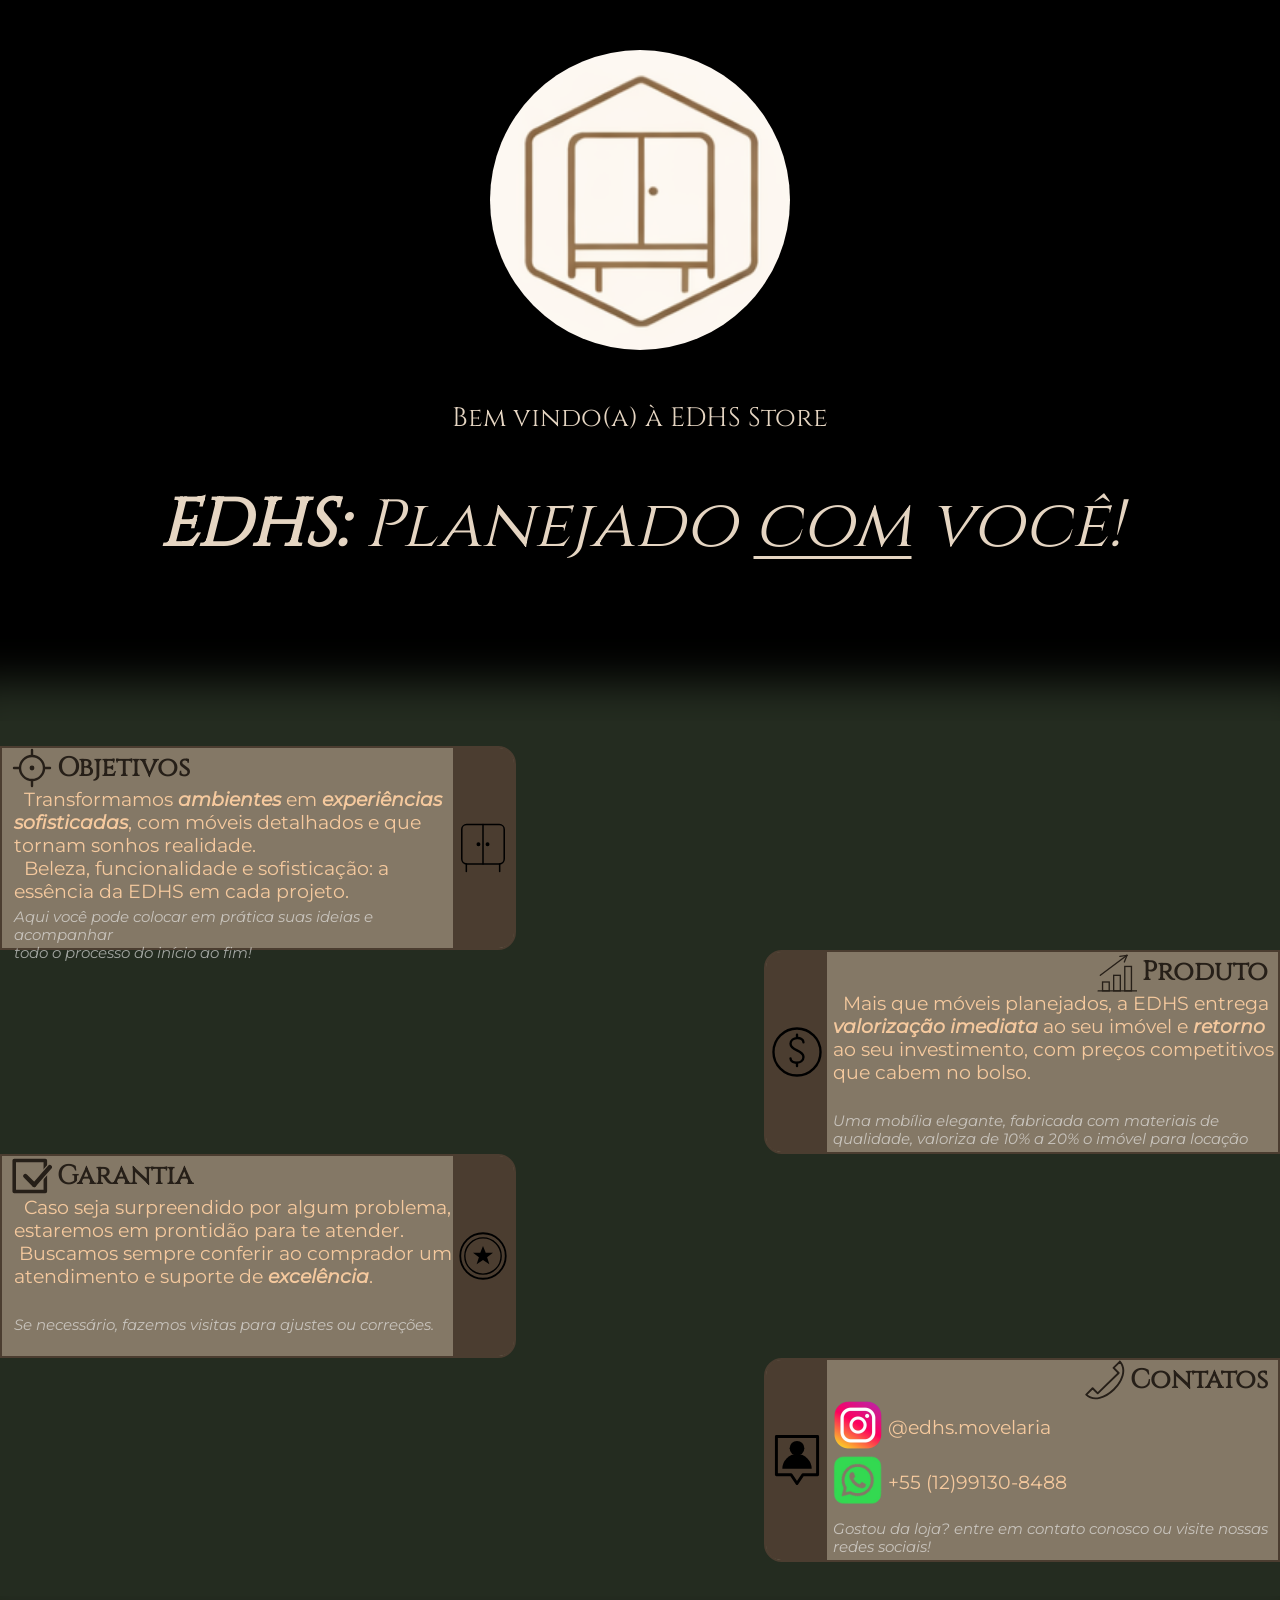
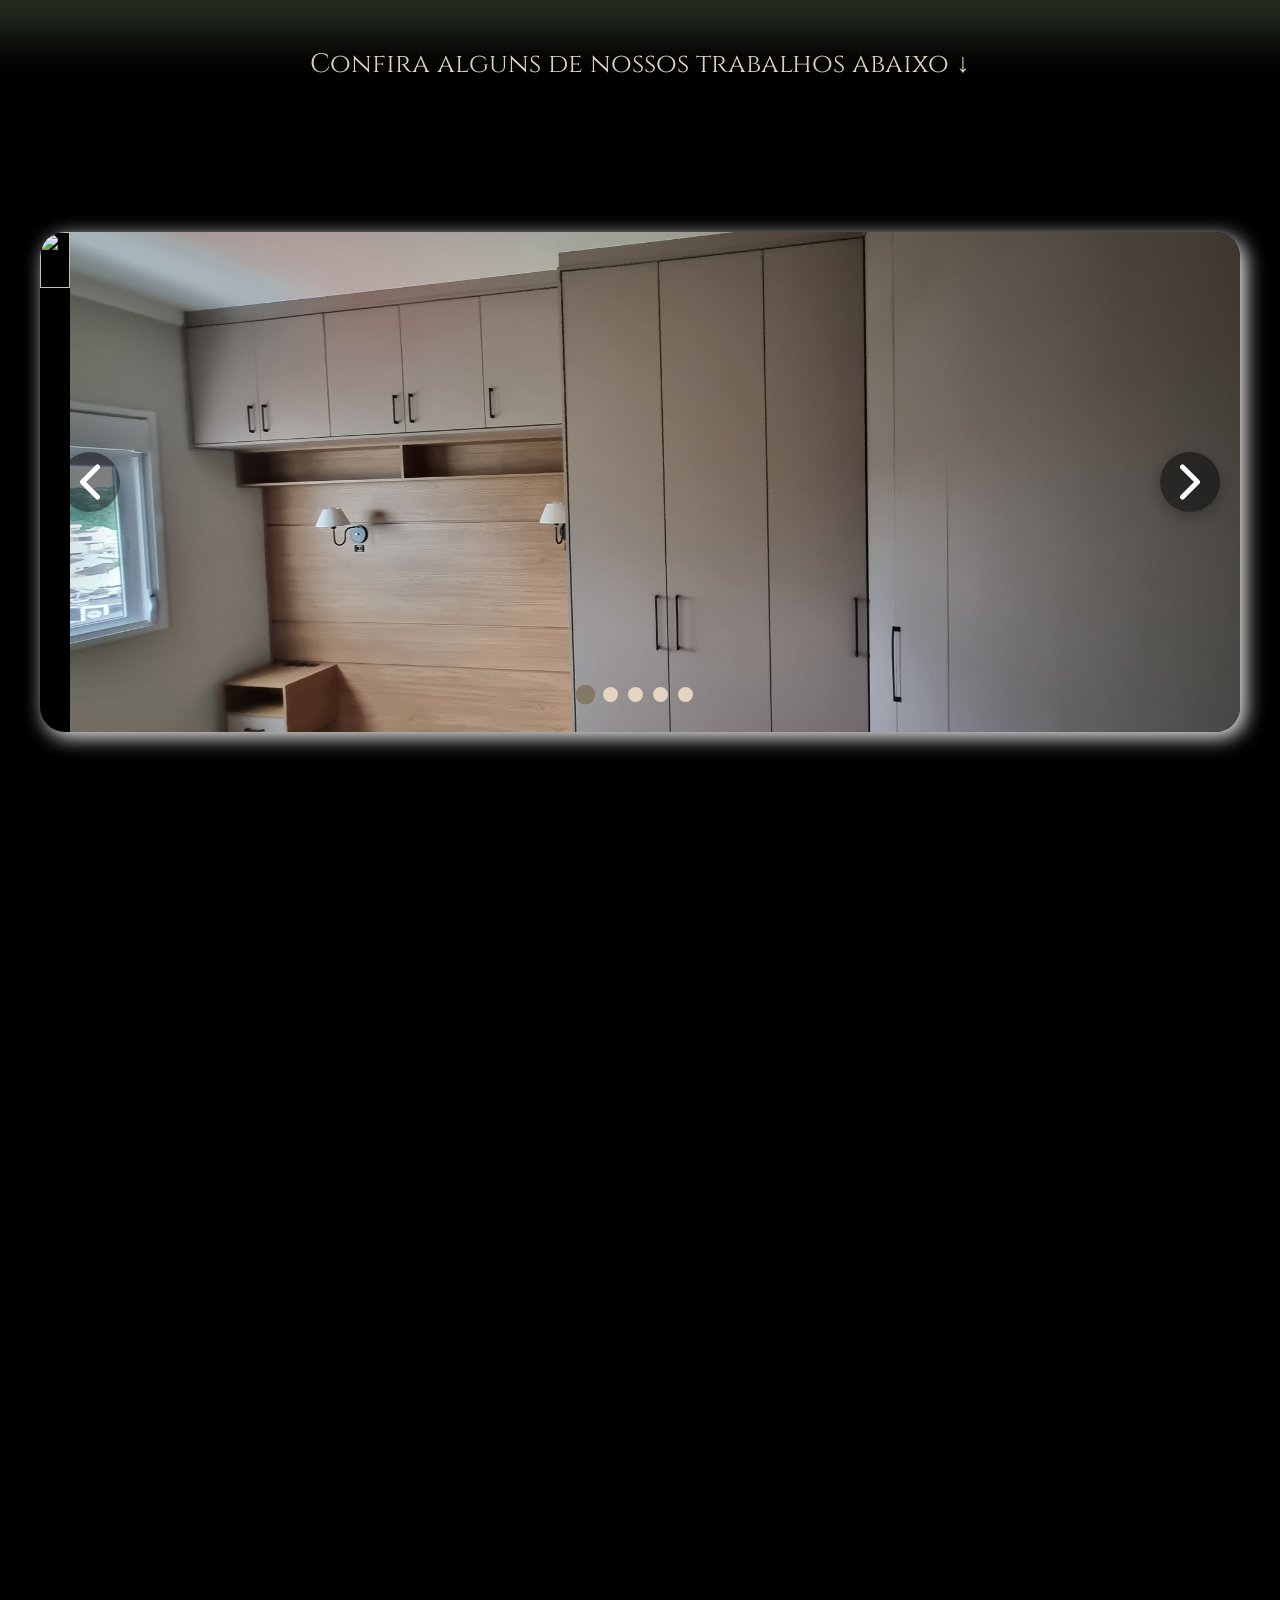
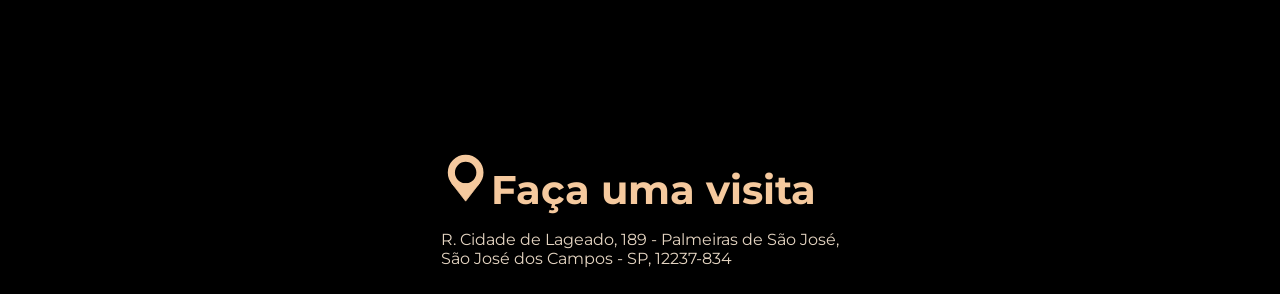
==== commit 790a3759: "Remake do Desktop 100%" ====
--- a/index.html
+++ b/index.html
@@ -7,42 +7,81 @@
     <body>
         <svg style="display:none">
             <symbol id="seta" viewBox="0 0 24 24">
-                <path
-                    d="M15 6 L9 12 L15 18"
-                    stroke="currentColor"
-                    stroke-width="2"
-                    fill="none"
-                    stroke-linecap="round"
-                    stroke-linejoin="round"
-                />
-            </symbol>
+                <path d="M15 6 L9 12 L15 18" stroke="currentColor" stroke-width="2" fill="none" stroke-linecap="round" stroke-linejoin="round"/>
+            </symbol>
+
             <symbol id="home" viewBox="0 0 24 24" fill="currentcolor">           
                 <path d="M12 3L2 12h3v9h6v-6h2v6h6v-9h3L12 3z"/>
             </symbol>
+
             <symbol id="info" viewBox="0 0 24 24">
-                <circle 
-                    cx="12" 
-                    cy="12" 
-                    r="9" 
-                    stroke="currentColor" 
-                    fill="none"
-                    stroke-width="2"
-                />
-                <circle 
-                    cx="12" 
-                    cy="8" 
-                    r="1.2" 
-                    fill="currentColor"
-                />
-                <line 
-                    x1="12" 
-                    y1="11" 
-                    x2="12" 
-                    y2="16" 
-                    stroke="currentColor" 
-                    stroke-width="2" 
-                    stroke-linecap="round"
-                />
+                <circle cx="12" cy="12" r="9" stroke="currentColor" fill="none" stroke-width="2"/>
+                <circle cx="12" cy="8" r="1.2" fill="currentColor"/>
+                <line x1="12" y1="11" x2="12" y2="16" stroke="currentColor" stroke-width="2" stroke-linecap="round"/>
+            </symbol>
+
+            <symbol id="armario" viewBox="35 25 150 165">
+                <g stroke="currentColor" stroke-width="5" fill="none" stroke-linecap="round" stroke-linejoin="round">
+                    <rect x="40" y="30" width="140" height="130" rx="16" fill="none"/>
+                    <line x1="110" y1="30" x2="110" y2="160"/>
+                    <circle cx="95" cy="95" r="4" fill="currentColor"/>
+                    <circle cx="125" cy="95" r="4" fill="currentColor"/>
+                    <line x1="55" y1="160" x2="55" y2="185"/>
+                    <line x1="165" y1="160" x2="165" y2="185"/>
+                </g>
+            </symbol>
+
+            <symbol id="alvo" viewBox="0 0 200 200">
+                <g stroke="currentColor" stroke-width="12" fill="none" stroke-linecap="round">
+                    <circle cx="100" cy="100" r="60"/>
+                    <line x1="100" y1="10"  x2="100" y2="35"/>
+                    <line x1="100" y1="165" x2="100" y2="190"/>
+                    <line x1="10"  y1="100" x2="35"  y2="100"/>
+                    <line x1="165" y1="100" x2="190" y2="100"/>
+                </g>
+                <circle cx="100" cy="100" r="12" fill="currentColor"/>
+            </symbol>
+            
+            <symbol viewBox="43 43 170 170" id="financeiro">
+                <circle cx="128" cy="128" r="80" fill="none" stroke="currentColor" stroke-width="8"/>
+                <path d="M150 95 C150 75, 106 75, 106 100 C106 125, 150 120, 150 145 C150 170, 106 170, 106 150" fill="none" stroke="currentColor" stroke-width="8" stroke-linecap="round" stroke-linejoin="round"/>
+                <line x1="128" y1="80" x2="128" y2="69" stroke="currentColor" stroke-width="8" stroke-linecap="round"/>
+                <line x1="128" y1="165" x2="128" y2="176" stroke="currentColor" stroke-width="8" stroke-linecap="round"/>
+            </symbol>
+
+            <symbol viewBox="35 35 180 160" id="valor">    
+                <line x1="40" y1="200" x2="220" y2="200" stroke="currentColor" stroke-width="6" stroke-linecap="round"/>
+                <rect x="60" y="160" width="30" height="40" fill="none" stroke="currentColor" stroke-width="6"/>
+                <rect x="110" y="130" width="30" height="70" fill="none" stroke="currentColor" stroke-width="6"/>
+                <rect x="160" y="90" width="30" height="110" fill="none" stroke="currentColor" stroke-width="6"/>
+                <line x1="50" y1="130" x2="170" y2="40" stroke="currentColor" stroke-width="6" stroke-linecap="round"   />
+                <line x1="170" y1="40" x2="158" y2="70" stroke="currentColor" stroke-width="6" stroke-linecap="round"/>
+                <line x1="170" y1="40" x2="138" y2="45" stroke="currentColor" stroke-width="6" stroke-linecap="round"/>
+            </symbol>
+
+            <symbol id="medalha" viewBox="-5 -5 110 110">
+                <circle cx="50" cy="50" r="50" fill="none" stroke="currentColor" stroke-width="4"/>
+                <circle cx="50" cy="50" r="40" fill="none" stroke="currentColor" stroke-width="3"/>
+                <polygon points="50,28 56,43 72,43 59,53 64,68 50,59 36,68 41,53 28,43 44,43" fill="currentColor"/>
+            </symbol>
+            <symbol viewbox="0 0 90 80" id="correto">
+            <rect x="5" y="5" width="70" height="70" fill="none" stroke="currentColor" stroke-width="8" stroke-linejoin="round"/>
+                <line x1="50" y1="60" x2="85" y2="20" stroke="#847866" stroke-width="15" stroke-linecap="round"/>
+                <line x1="30" y1="40" x2="50" y2="60" stroke="#847866" stroke-width="15" stroke-linecap="round"/>
+                <line x1="30" y1="40" x2="50" y2="60" stroke="currentColor" stroke-width="10" stroke-linecap="round"/>
+                <line x1="50" y1="60" x2="85" y2="20" stroke="currentColor" stroke-width="10" stroke-linecap="round"/>
+            </symbol>
+            <symbol viewBox="10 19 63 60" id="telefone">
+                <path d="M65 20 L55 30 63 38 30 70 22 62 12 72 C35 95 87 45 65 20" fill="none" stroke="currentColor" stroke-width="3" stroke-linecap="round" stroke-linejoin="round"/>
+            </symbol>
+            <symbol viewBox="-25 -65 150 170" id="pessoa">
+                <path d="M -20 -60 L-20 70 30 70 50 100 70 70 120 70 120 -60 -20 -60" fill="none" stroke="currentColor" stroke-width="10" stroke-linecap="round" stroke-linejoin="round"/>
+                <path d=" M 0 50 A 50 50 0 0 1 100 50 L 0 50 Z" fill="currentColor" />
+                <circle cx="50" cy="-20" r="25" fill="currentColor" />
+            </symbol>
+            <symbol viewBox="24 24 53 70" id="pin">
+                <circle cx="50" cy="50" r="20" fill="none" stroke="currentColor" stroke-width="10"/>
+                <path d="M30.6 65 L50 90 69.3 65" stroke="currentColor" fill="currentColor" stroke-linecap="round" stroke-linejoin="round"/>
             </symbol>
         </svg>
         <div id="overlay">  
@@ -52,14 +91,13 @@
                 <button id="btnPopUp" onClick="fecharPopUp()">OK</button>
             </div>
         </div>
-        
+
         <div class="header">
-            <img src="imagens/logo.png" id="minilogo">
             <span id="hamburguer" onclick="toggleMenu()">&#9776</span>
             <div id="overlayMenu">
                 <div id="mb_menu">
-                    <a><svg viewBox="0 0 24 24" class="iconeitem"><use href="#home"></use></svg></a>
-                    <a onclick="popUp()"><svg viebox="0 0 24 24" class="iconeitem"><use href="#info"></use></svg></a>
+                    <a><svg class="iconeitem"><use href="#home"></use></svg></a>
+                    <a onclick="popUp()"><svg class="iconeitem"><use href="#info"></use></svg></a>
                     <a href="https://www.instagram.com/edhs.movelaria?igsh=MWx4anNkMWh3cXF0Yw==" ><img src="imagens/logoig.png" class="iconeitem" alt="icone Instagram"> </a>
                     <a href="https://wa.me/5512991308488" ><img src="imagens/logowpp.png" class="iconeitem" alt="icone Whatsapp"> </a>
                     <a><img src="imagens/logofbk.png" class="iconeitem" onClick="popUp()" alt="icone Facebook" style="border-radius: 10px;"></a>
@@ -67,32 +105,88 @@
                     <a><img src="imagens/logomgl.png" class="iconeitem" onClick="popUp()" alt="icone Magalu" style="border-radius: 10px;"></a>
                 </div>
             </div>
-
-            <div id="menu">
-                <a href="index.html" class="itemheader"><span class="textoitem">Página Inicial</span></a>
-                <a class="itemheader" onclick="popUp()"><span class="textoitem">Quem Somos</span></a>
-    
-                <div id="dropredes" class="itemheader">
-                    <span id="btnredes" class="textoitem">Redes Sociais</span>
-                    <div class="conteudoredes">
-                        <a href="https://www.instagram.com/edhs.movelaria?igsh=MWx4anNkMWh3cXF0Yw==" ><img src="imagens/logoig.png" class="opcaodrop" alt="icone Instagram"> </a>
-                        <a href="https://wa.me/5512991308488" ><img src="imagens/logowpp.png" class="opcaodrop" alt="icone Whatsapp"> </a>
-                    </div>
-                </div> 
-
-                <div id="droplojas" class="itemheader">
-                    <span id="btnlojas" class="textoitem">Lojas On-line</span>
-                    <div class="conteudolojas">
-                        <a><img src="imagens/logofbk.png" class="opcaodrop" onClick="popUp()" alt="icone Facebook" style="border-radius: 10px;"></a>
-                        <a><img src="imagens/logoshp.png" class="opcaodrop" onClick="popUp()" alt="icone Shoppee" style="border-radius: 10px;"></a>
-                        <a><img src="imagens/logomgl.png" class="opcaodrop" onClick="popUp()" alt="icone Magalu" style="border-radius: 10px;"></a>
-                    </div>
-                </div>
-            </div>
         </div>
+
         <div id="bemvindo">
             <img src="imagens/logo2.png" id="logo2">    
+            <h1 id="saudacoes">Bem vindo(a) à EDHS Store</h1>
             <h1 id="slogan"><strong>EDHS: </strong>Planejado <em id="com">com</em> você!</h1>
+            <div class="blocos">
+                <div class="bloco-e">
+                    <div class="blocotexto-e">
+                        <h1 class="headerinfo-e"><svg class="iconetitulo"><use href="#alvo"></use></svg>
+                        <span class="tituloinfo">Objetivos</span></h1>
+                        <p class="textoinfo-e">
+                            &nbsp Transformamos <em class="destaque">ambientes</em> em <em class="destaque">experiências 
+                            sofisticadas</em>, com móveis detalhados e que <br> 
+                            tornam sonhos realidade.<br>
+                            &nbsp Beleza, funcionalidade e sofisticação: a essência da EDHS em cada projeto.
+                        </p>
+                        <p class="subtextoinfo-e">
+                            Aqui você pode colocar em prática suas ideias e acompanhar<br>
+                            todo o processo do início ao fim!
+                        </p>
+                    </div>
+                    <div class="bordainfo-e">
+                        <svg class="iconeinfo"><use href="#armario"></use></svg>
+                    </div>
+                </div>    
+
+                <div class="bloco-d">
+                    <div class="bordainfo-d">
+                        <svg class="iconeinfo"><use href="#financeiro"></use></svg>
+                    </div>
+                    <div class="blocotexto-d">
+                        <h1 class="headerinfo-d"><svg class="iconetitulo"><use href="#valor"></use></svg>
+                        <span class="tituloinfo">Produto</span></h1>
+                        <p class="textoinfo-d">
+                            &nbsp Mais que móveis planejados, a EDHS entrega 
+                            <em class="destaque">valorização imediata</em> ao seu imóvel e <em class="destaque">retorno</em> ao seu
+                            investimento, com preços competitivos que cabem no bolso.
+                        </p>
+                        <p class="subtextoinfo-d">
+                        Uma mobília elegante, fabricada com materiais de qualidade, valoriza de 10% a 
+                        20% o imóvel para locação
+                        </p>
+                    </div>
+                </div>    
+
+                <div class="bloco-e">
+                    <div class="blocotexto">
+                        <h1 class="headerinfo-e"><svg class="iconetitulo"><use href="#correto"></use></svg>
+                        <span class="tituloinfo">Garantia</span></h1>
+                        <p class="textoinfo-e">
+                            &nbsp Caso seja surpreendido por algum problema, 
+                            estaremos em prontidão para te atender.
+                            &nbspBuscamos sempre conferir ao comprador um atendimento
+                            e suporte de <em class="destaque">excelência</em>.
+                        </p>
+                        <p class="subtextoinfo-e">
+                            Se necessário, fazemos visitas para ajustes ou correções. 
+                        </p>
+                    </div>
+                    <div class="bordainfo-e">
+                        <svg class="iconeinfo"><use href="#medalha"></use></svg>
+                    </div>
+                </div>    
+
+                <div class="bloco-d">
+                    <div class="bordainfo-d">
+                        <svg class="iconeinfo"><use href="#pessoa"></use></svg>
+                    </div>
+                    <div class="blocotexto-d">
+                        <h1 class="headerinfo-d"><svg class="iconetitulo"><use href="#telefone"></use></svg><span class="tituloinfo">Contatos</span></h1>
+                        <p class="textoinfo-d">
+                            <a href="https://www.instagram.com/edhs.movelaria?igsh=MWx4anNkMWh3cXF0Yw==" class="contato"><img src="imagens/logoig.png"> <span>@edhs.movelaria</span></a><br>
+                            <a href="https://wa.me/5512991308488" class="contato"><img src="imagens/logowpp.png"> <span> +55 (12)99130-8488</span></a>
+                        </p>
+                        <p class="subtextoinfo-d">
+                            Gostou da loja? entre em contato conosco ou visite nossas redes sociais!
+                        </p>
+                    </div>
+                </div>   
+            </div>
+
             <h1 id="trabalhos">Confira alguns de nossos trabalhos abaixo <span style="font-family: Arial, Helvetica, sans-serif;">↓</span></h1>
             
             <div id="mb_carrossel">
@@ -109,11 +203,7 @@
             </div>        
 
             <div id="carrossel">
-                <span id="btnVoltar" class="controles">
-                    <svg viewBox="0 0 24 24">
-                        <use href="#seta"></use>
-                    </svg>
-                </span>
+                <span id="btnVoltar" class="controles"><svg><use href="#seta"></use></svg></span>
                 <div id="track">
                     <img class="slideImg" src="imagens/img1.jpg" alt="foto 1">
                     <img class="slideImg" src="imagens/img2.jpg" alt="foto 2">
@@ -122,14 +212,17 @@
                     <img class="slideImg" src="imagens/img5.jpeg" alt="foto 5">
                 </div>
                 <span id="btnAvancar" class="controles">
-                    <svg viewBox="0 0 24 24">
+                    <svg>
                         <use href="#seta"></use>
                     </svg>
                 </span>
-                <div id="bolas">
-
-                </div>
+                <div id="bolas"></div>
             </div>
+        </div>
+        <div class="footer"><a href="https://www.google.com/maps/place/R.+Cidade+de+Lageado,+189+-+Palmeiras+de+S%C3%A3o+Jos%C3%A9,+S%C3%A3o+Jos%C3%A9+dos+Campos+-+SP,+12237-834/@-23.2386527,-45.9168513,17z/data=!3m1!4b1!4m6!3m5!1s0x94cc35686ef6d117:0x2ceb46b4e69f066d!8m2!3d-23.2386577!4d-45.9142764!16s%2Fg%2F11f15jtlg7?entry=ttu&g_ep=EgoyMDI2MDMwMi4wIKXMDSoASAFQAw%3D%3D">
+            <h1 class="titulofooter"><svg class="iconefooter"><use href="#pin"></use></svg>Faça uma visita</h1> 
+            <p class="textofooter">R. Cidade de Lageado, 189 - Palmeiras de São José, <br>
+            São José dos Campos - SP, 12237-834</p></a>
         </div>
     </body>
         <script>
@@ -138,18 +231,40 @@
                 const overlayMenu = document.querySelector("#overlayMenu");                
                 const mbmenu = document.querySelector("#mb_menu");
                 const hamburguer = document.querySelector("#hamburguer");
+                const blocos = document.querySelectorAll(".bloco-e, .bloco-d");
                 const track = document.querySelector("#track");
                 const slideImg = document.querySelectorAll(".slideImg");
                 const containerBola = document.getElementById("bolas");
                 const btnVoltar = document.getElementById("btnVoltar");
                 const btnAvancar = document.getElementById("btnAvancar");
                 const indice = document.getElementById("indice");
+                const footer = document.querySelector(".footer");
 
                 let index = 1;
                 let movendo = false;
                 let intervalo;
                 let bolas = [];
     
+                const observadorbloco = new IntersectionObserver((entries, obs) => {
+                    entries.forEach(entry =>{
+                        if (entry.isIntersecting){
+                            entry.target.classList.add("mostrar");
+                            obs.unobserve(entry.target);
+                        }
+                    });
+                }, {threshold: 0.3});
+                blocos.forEach(bloco =>{
+                    observadorbloco.observe(bloco);
+                });
+
+                const observadorfooter = new IntersectionObserver((entries, obs) =>{
+                    if (entries[0].isIntersecting){
+                        footer.classList.add("diminuir")
+                        obs.unobserve(footer);
+                    }
+                }, {threshold: 0.7});
+                observadorfooter.observe(footer);
+        
                 function popUp(){
                     overlay.style.display = "flex";
                     document.body.classList.add("popUpAberto");
--- a/style/style.css
+++ b/style/style.css
@@ -1,12 +1,24 @@
 @font-face {
 font-family: 'montserrat';
 src: url('./fontes/Montserrat/static/Montserrat-Regular.ttf') format('truetype');
-font-weight: 400;
-font-style: normal;
+}
+@font-face {
+font-family: 'montserrat';
+src: url('./fontes/Montserrat/static/Montserrat-Bold.ttf') format('truetype');
+font-weight: bold;
+}
+@font-face {
+font-family: 'montserrat';
+src: url('./fontes/Montserrat/static/Montserrat-Italic.ttf') format('truetype');
+font-style: italic;
 }
 @font-face {
 font-family: 'playfair';
 src: url('./fontes/Playfair_Display/static/PlayfairDisplay-Regular.ttf') format('truetype');
+}
+@font-face {
+    font-family: 'cinzel';
+    src: url('./fontes/Cinzel/static/Cinzel-Regular.ttf') format('truetype');
 }
 @keyframes dropdown{
     from{
@@ -20,23 +32,35 @@
         opacity: 1;
     }
 }
+@keyframes logo{
+    from{
+        transform: scale(0);
+        transform-origin: center;
+        opacity: 0;
+    }
+    to{
+        transform: scale(1);
+        opacity: 1;
+        transform-origin: center;
+    }
+}
 @keyframes slogan{
     from{
-        transform: translateX(-500px);
+        transform: translateY(50px);
         opacity: 0;
     }
     to{
-        transform: translateX(0);
-        opacity: 1;
-    }
-}
-@keyframes trabalhos{
+        transform: translateY(0);
+        opacity: 1;
+    }
+}
+@keyframes bemvindo{
     from{
-        transform: translateX(500px);
+        transform: translateY(-50px);
         opacity: 0;
     }
     to{
-        transform: translateX(0);
+        transform: translateY(0);
         opacity: 1;
     }
 }
@@ -60,25 +84,32 @@
         opacity: 1;
     }
 }
+
 @media (max-width:768px){
-    .bgimage, #minilogo, #menu, #carrossel{
+    #minilogo, #menu, #carrossel{
         display:none;
     }   
+    html, body{
+        margin: 0;
+        padding: 0;
+    }
     body{
-        min-height: 100dvh;
+        min-height: 100vh;
         background-color: black;
+    }
+    body::before{
+        content: "";
+        position: fixed;
+        height: 100svh;
+        inset: 0;
+        top: 70px;
+        background: url('../imagens/mb_background.jpeg') center/cover no-repeat;
+        opacity: 0.7;
+        z-index: -1;
     }
     body.menuAberto, body.popUpAberto{
         overflow: hidden;
         touch-action: none;
-    }
-    .mb_bgimage{
-        opacity: 0.7;
-        width: 100%;
-        height: 100svh;
-        position:fixed;
-        inset: 0;
-        z-index: -1;
     }
     #overlay{
         position: fixed;
@@ -158,7 +189,7 @@
         left: 0;
         bottom: 0;
         width: 100%;
-        height: 100dvh;
+        height: 100svh;
         background: rgba(0,0,0,0.4);
         opacity: 0;
         pointer-events: none;
@@ -236,7 +267,7 @@
         font-family: 'playfair', sans-serif;    
         color: #E5D5C2;
         font-size: 20pt;
-        font-weight: 200;
+        font-weight: 100;
         margin-top: 50px;
         animation: mb_trabalhos 1s ease-out;
     }
@@ -262,19 +293,27 @@
 }
 
 @media (min-width: 768px){
-    .mb_bgimage, #hamburguer, #overlayMenu, #mb_carrossel{
+    #hamburguer, #overlayMenu, #mb_carrossel, #header{
         display: none;
+    }
+    html, body{
+        width: 100%;
+    }
+    html{
+        overflow-x: hidden;
     }
     body{
         background-color: black;
-    }
-    .bgimage{
-        opacity: 0.7;
-        width: 100%;
-        height: 100%;
-        position:fixed;
-        left:0;
-        top:0;
+        padding: 0;
+        margin: 0;
+        height: 200%;
+    }
+    body::before{
+        content: "";
+        position: fixed;
+        inset: 0;
+        background: url('../imagens/background.jpg') center/cover no-repeat;
+        opacity: 0.65;   
         z-index: -1;
     }
     #overlay{
@@ -330,100 +369,8 @@
     #btnPopUp:hover{
         background-color: #1cb51c;
     }
-    #menu{
-        display: flex;
-        
-    }
-    .header{
-        z-index: 999;
-        width: 100%;
-        height: 70px;
-        background-color: #847866;
-        position:fixed;
-        top: 0;
-        left: 0;
-        display: flex;
-        align-items: center;
-        justify-content: flex-start;
-    }
-    .itemheader{
-        text-decoration: none;
-        color:#dacfbe;
-        margin-right: 6%;
-        margin-left: 6%;
-        margin-top: auto;
-        margin-bottom: auto;
-        width: 280px;
-        height: fit-content;
-    }
-    #minilogo{
-        margin-right: 5%;
-        height: 96%;
-        margin-left: 3px;
-        margin-bottom: 3px; 
-        border-radius: 180px;
-    }
-    .textoitem{
-        position: relative;
-        font-size: 18pt;
-        color: #dacfbe;
-        cursor: pointer;
-    }
-    .textoitem::after{
-        content:"";
-        position:absolute;
-        left: 0;
-        bottom: 0;
-        width: 100%;
-        height: 1px;
-        background: #aea698;
-        transform: scaleX(0);
-        transform-origin: center;
-        transition: transform 0.3s ease;
-    }
-    .textoitem:hover::after{
-        transform:scaleX(1);
-    }
-    .iconeitem{
-        width: 30px;
-        height: 50%;
-        vertical-align: bottom;
-    }
-    .iconedrop{
-        width: 30px;
-        height: 30px;
-    }
-    #dropredes, #droplojas{
-        position: relative;
-        margin-top: auto;
-        margin-bottom: auto;
-    }
-    .conteudoredes, .conteudolojas{
-        width: fit-content;
-        height: fit-content;
-        display: none;
-        position: absolute;
-        top: 100%;
-        left: 10px;
-        padding: 5px;
-        padding-top: 25px;
-        background-color: rgba(132,120,102,0.7);
-    }
-    .opcaodrop{
-        cursor: pointer;
-        width: 50px;
-        height: 50px;
-    }
-    #dropredes:hover .conteudoredes, #droplojas:hover .conteudolojas{
-        display: flex;
-        animation: dropdown 0.3s ease-in;
-    }
-    #droplojas:hover .conteudolojas{
-        gap: 10px;
-        left: -25px;
-    }
     #bemvindo{
-        height: 190%;
+        height: 183%;
         width: 100%;
     }
     #logo2{
@@ -433,13 +380,15 @@
         display: block;
         margin-right: auto;
         margin-left: auto;
-        margin-top: 100px;
+        margin-top: 50px;
+        animation: logo 1s ease;
+
     }
     #slogan{
         color: #E5D5C2;
         text-align: center;
         font-size: 50pt;
-        font-family: 'montserrat', sans-serif;
+        font-family: 'cinzel', sans-serif;
         font-weight: 400;
         font-style: oblique;
         animation: slogan 1.2s ease-out;
@@ -449,13 +398,147 @@
         text-decoration-thickness: 3px;
         text-underline-offset: 10px;
     }
-    #trabalhos{
+    .blocos{
+        margin: 150px 0 50px 0;
+        height: 850px;
+        width: 100%;
+        position: relative;
+        box-shadow: 0 0 40px 40px rgba(90, 110, 80, 0.4);
+        backdrop-filter: blur(3px);
+        background: rgba(90, 110, 80, 0.4);
+        padding: 25px 0 0 0;
+    }
+    .bloco-e, .bloco-d{
+        opacity: 0;
+        transition: all 0.8s ease;
+        display: flex; 
+        width: 40%;
+        height: 200px;
+        background-color: #847866;
+        border: 2px solid #4b3d30;
+        padding: 0;
+        margin: 0;
+        position: relative;
+    }
+    .bloco-e{
+        border-radius: 0px 18px 18px 0px;
+        transform: translateX(-100px);
+    }
+    .bloco-d{
+        border-radius: 18px 0px 0px 18px;
+        margin-left: auto;
+        transform: translateX(100px);
+    }
+    .bloco-d.mostrar, .bloco-e.mostrar{
+        opacity: 1;
+        transform: translateX(0);
+    }
+    .headerinfo-e, .headerinfo-d{
+        width: fit-content;
+        height: fit-content;
+        font-size: 20pt;
+        color: #261f18;
+        font-family: "cinzel";
+        width: fit-content;
+        height: fit-content;
+        display: flex;
+        align-items: center;
+    }
+    .headerinfo-e{
+        margin: 0px 0px 0px 10px;
+    }
+    .headerinfo-d{
+        margin: 0px 10px 0px auto;
+    }
+    .iconetitulo{
+        width: 40px;
+        height: 40px;
+        margin-right: 5px;
+    }
+    .tituloinfo{
+        vertical-align: top;
+    }
+    .textoinfo-e, .textoinfo-d{
+        width: 88%;
+        height: 60%;
+        font-size: 14pt;
+        color: #f5c99e;
+        margin: 0;
+        font-family: 'montserrat';
+    }
+    .textoinfo-e{
+        margin-left: 12px;
+    }
+    .textoinfo-d{
+        margin-left: 13%;
+    }
+    .contato{
+        text-decoration: none;
+        color: #f5c99e;
+    }
+    .contato span:hover{
+        color: #E5D5C2;
+        font-style: italic;
+    }
+    .contato img{
+        width: 50px;
+        height: 50px;
+    }
+    .contato span{
+        vertical-align:70%;
+    }
+    .subtextoinfo-d, .subtextoinfo-e{
+        width: 88%;
+        height: 15%;
+        font-size: 11pt;
+        font-style: italic;
+        color: whitesmoke;
+        opacity: 0.6;
+        font-family: 'montserrat';
+    }
+    .subtextoinfo-d{
+        margin: 0 0 0 13%;
+    }
+    .subtextoinfo-e{
+        margin: 0 0 0 12px;
+    }
+    .destaque{
+        font-style: italic;
+        font-weight: bold;
+    }
+    .bordainfo-e, .bordainfo-d{
+        position: absolute;
+        width: 12%;
+        height: 100%;
+        opacity: 1;
+        background-color: #4b3d30;
+        display: flex;
+        align-items: center;
+        justify-content: center;
+    }
+    .bordainfo-e{
+        left: 88%;
+        border-radius: 0px 15px 15px 0px;
+    }
+    .bordainfo-d{
+        right: 88%;
+        border-radius: 15px 0px 0px 15px;
+    }
+    .iconeinfo{
+        width: 50px;
+        height: 50px;
+        color: black;
+    }
+    #trabalhos, #saudacoes{
         text-align: center;
-        font-family: 'playfair', sans-serif;    
+        font-family: 'cinzel', sans-serif;    
         color: #E5D5C2;
         font-size: 20pt;
+        font-weight: 100;
         margin-top: 50px;
-        animation: trabalhos 1.2s ease-out;
+    }
+    #saudacoes{
+        animation: bemvindo 1s ease-out;
     }
     #carrossel{
         z-index: 1;
@@ -535,4 +618,43 @@
         background-color: #847866;
         transform: scale(1.3);
     }
+    .footer{
+        transform: scale(1.5);
+        transition: all 0.5s ease;
+        display: flex;
+        flex-direction: column;
+        align-items: center;
+        justify-content: center;
+        margin: 0 auto 0 auto;
+        width: 40%;
+        height: 150px;
+    }
+    .footer.diminuir{
+        transform: scale(1);
+    }
+    .footer a{
+        text-decoration: none;
+    }
+    .iconefooter{
+        width: 50px;
+        height: 50px;
+    }
+    .titulofooter{ 
+        font-size: 30pt;
+        margin: 0;
+        color: #f5c99e;
+        font-family: 'montserrat';
+    }
+    .titulofooter:hover{
+        transform: scale(1.1);
+        transition: all 0.2s ease;
+    }
+    .textofooter{
+        color: #E5D5C2;
+        font-family: 'montserrat';
+    }
+    .textofooter:hover{
+        color: #aea698;
+        text-decoration: underline;
+    }
 }
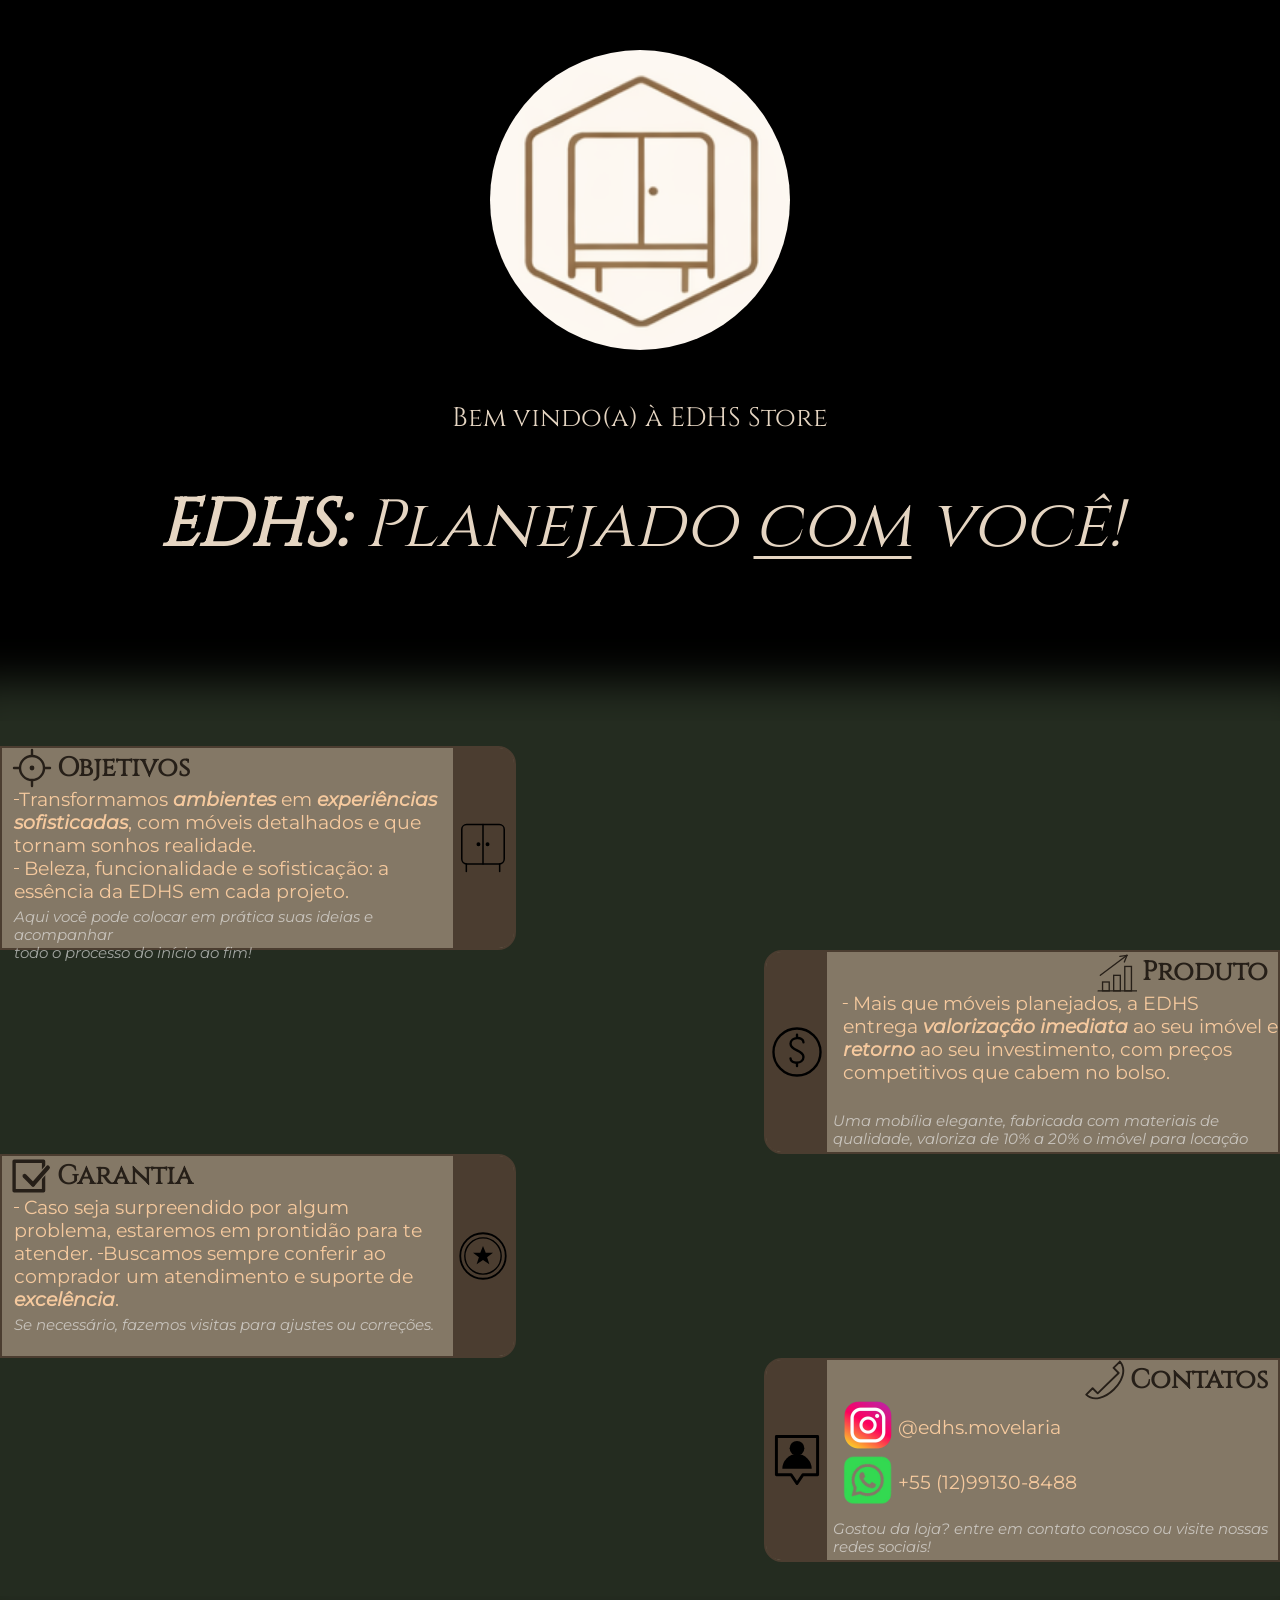
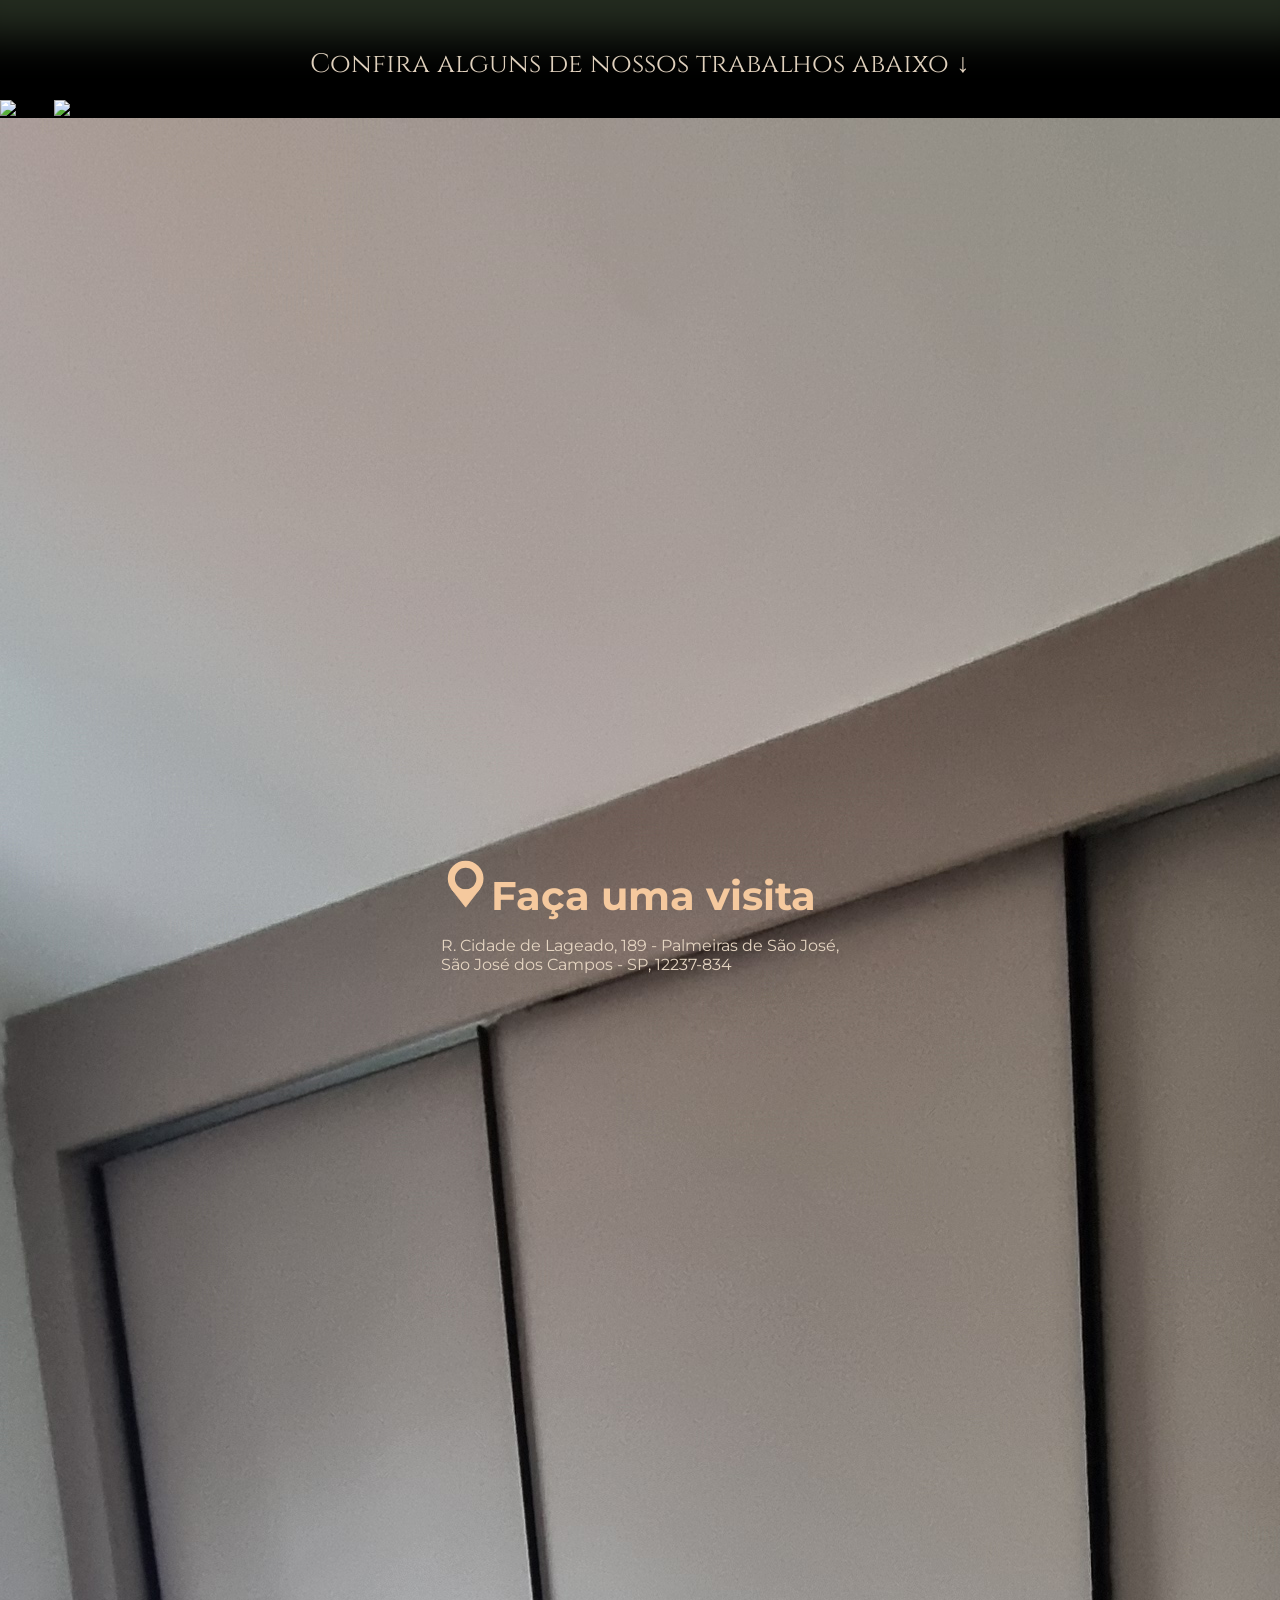
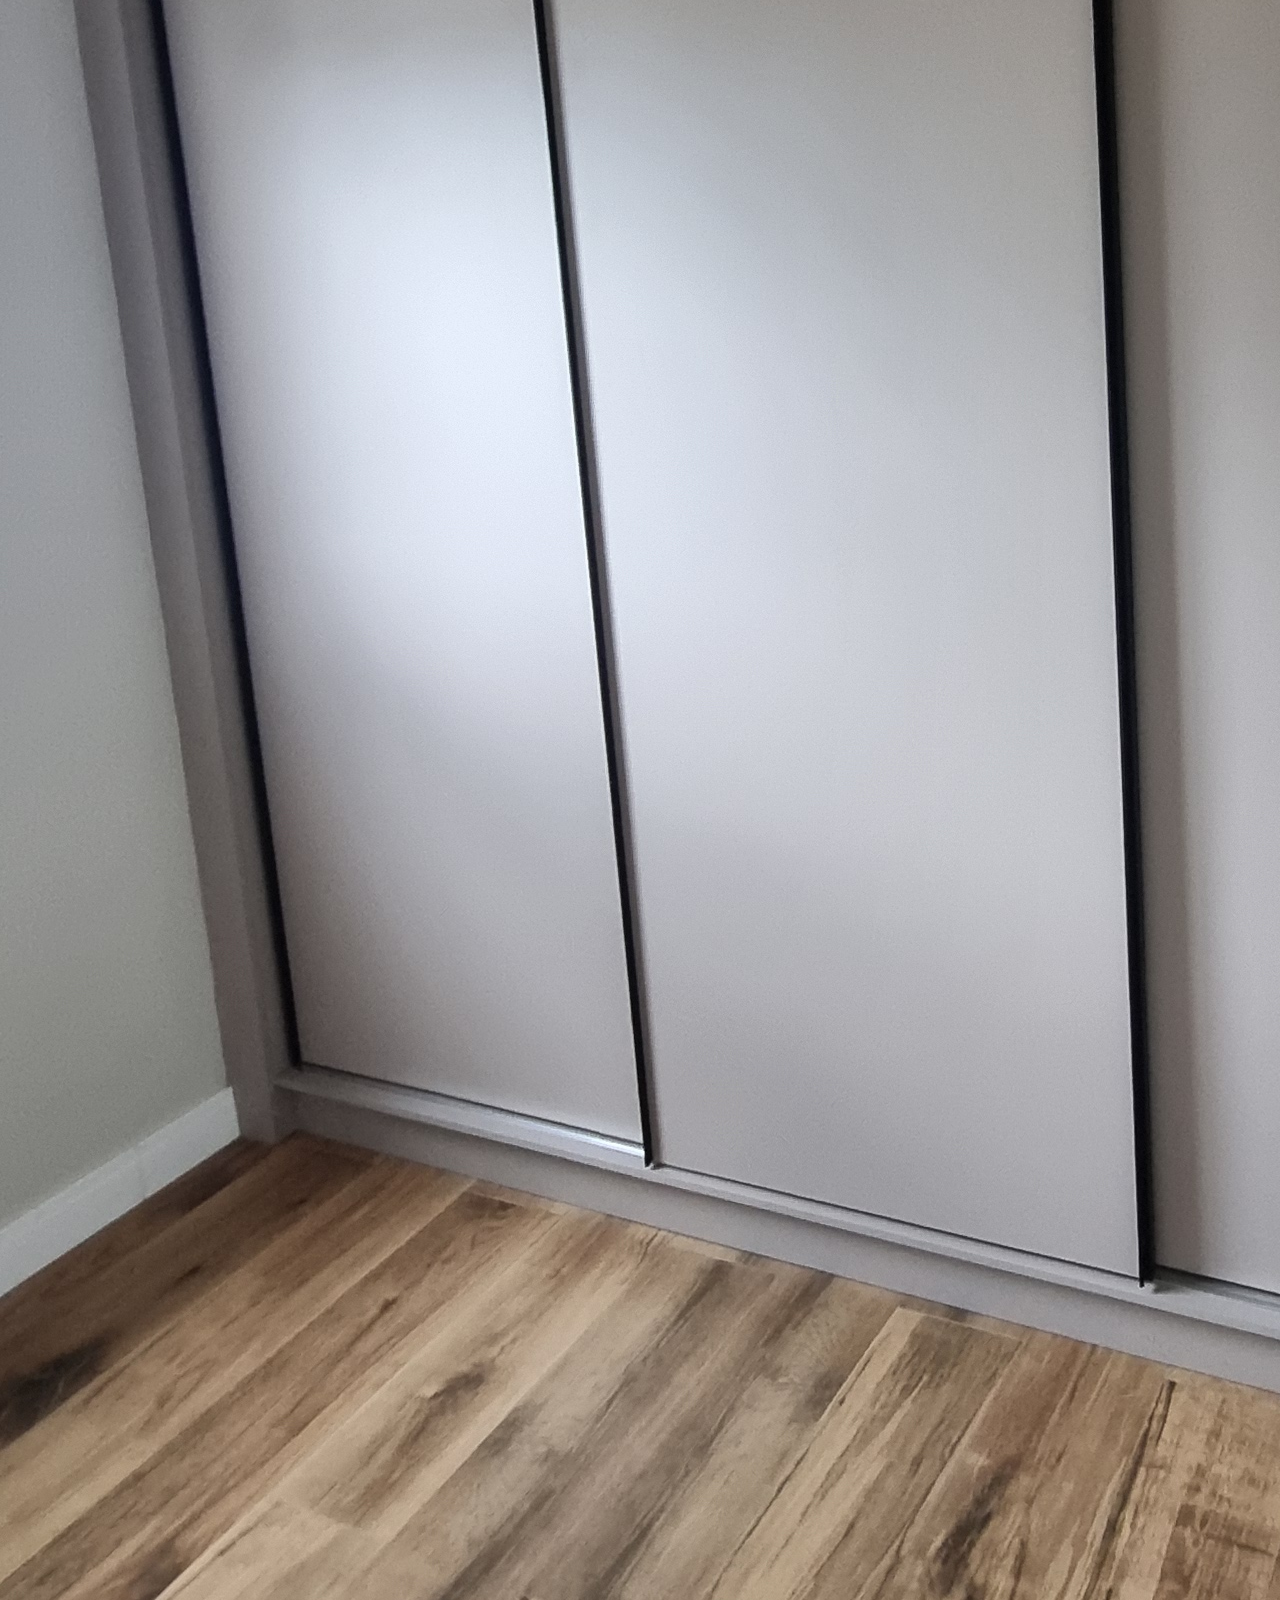
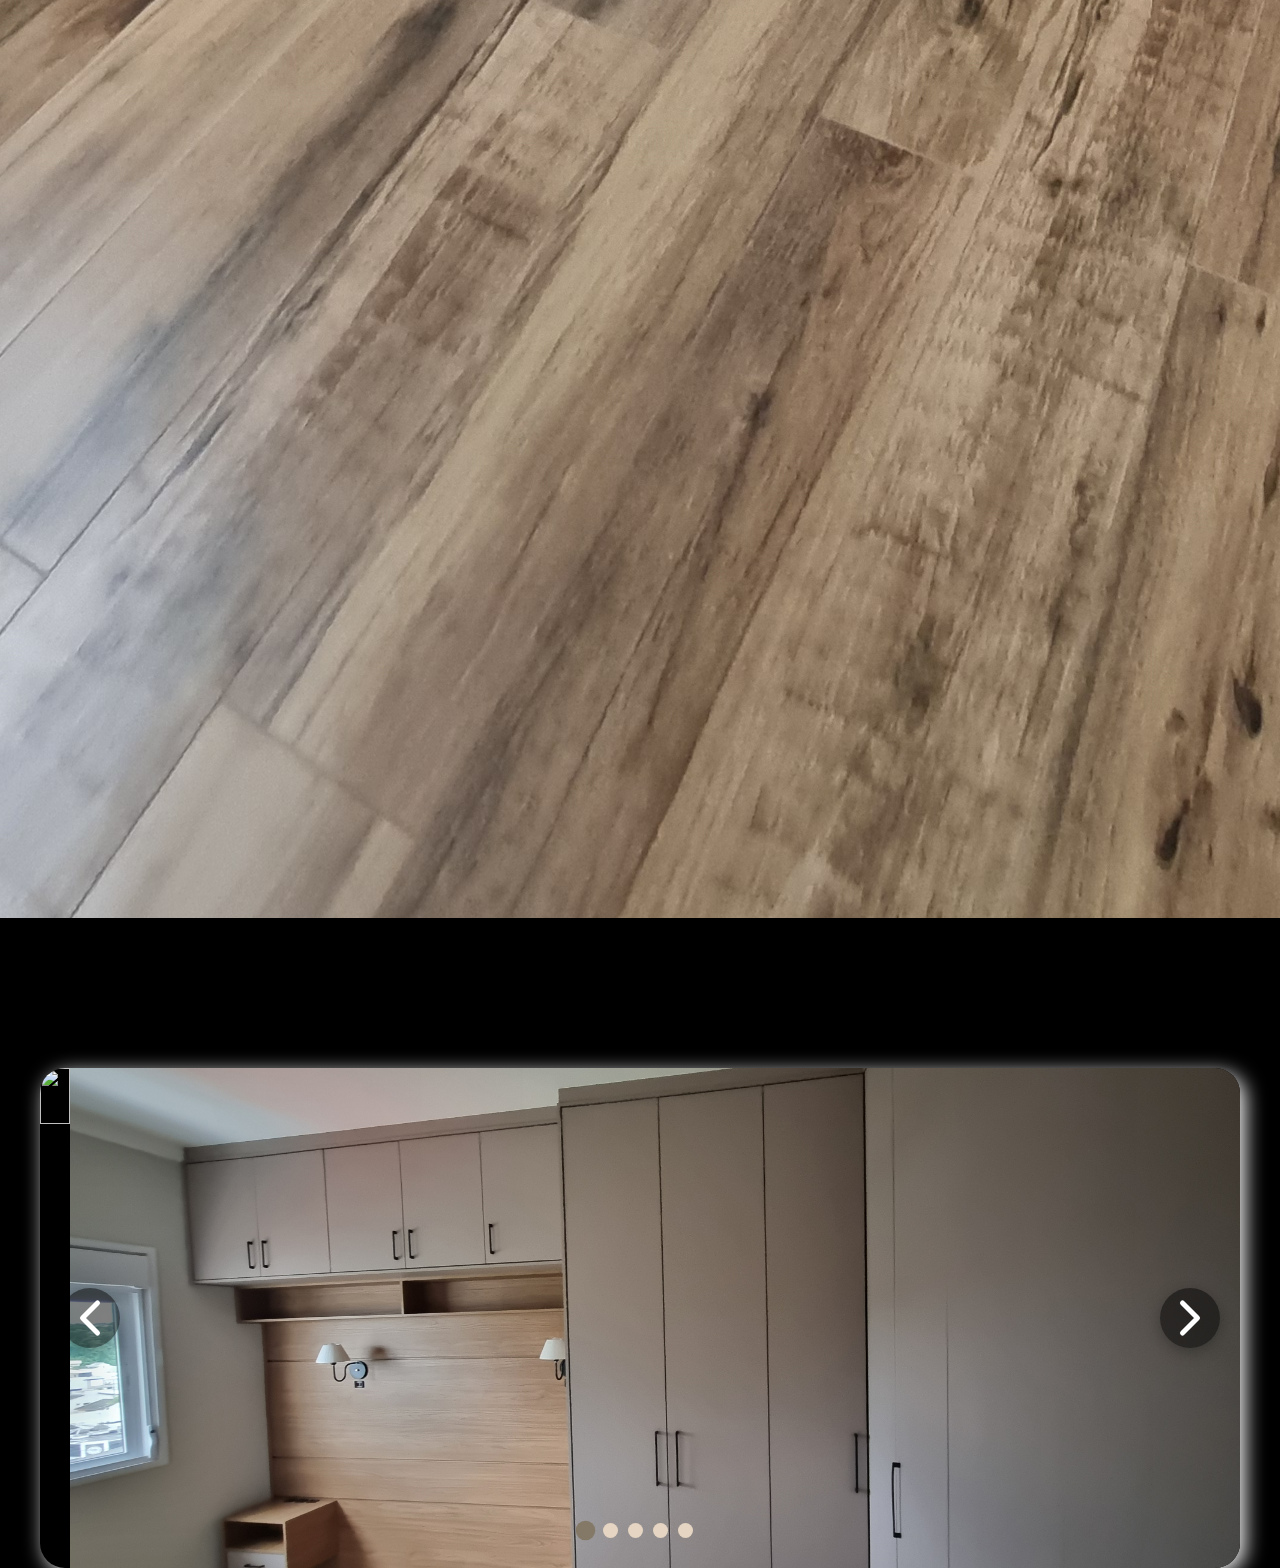
==== commit af9ff3af: "Add files via upload" ====
--- a/index.html
+++ b/index.html
@@ -1,4 +1,4 @@
-<html>
+<html lang="pt-BR">
     <head>
         <link href="./style/style.css" rel="stylesheet"></link>
         <meta charset="UTF-8">
@@ -64,7 +64,7 @@
                 <circle cx="50" cy="50" r="40" fill="none" stroke="currentColor" stroke-width="3"/>
                 <polygon points="50,28 56,43 72,43 59,53 64,68 50,59 36,68 41,53 28,43 44,43" fill="currentColor"/>
             </symbol>
-            <symbol viewbox="0 0 90 80" id="correto">
+            <symbol viewbox="0 0 95 80" id="correto">
             <rect x="5" y="5" width="70" height="70" fill="none" stroke="currentColor" stroke-width="8" stroke-linejoin="round"/>
                 <line x1="50" y1="60" x2="85" y2="20" stroke="#847866" stroke-width="15" stroke-linecap="round"/>
                 <line x1="30" y1="40" x2="50" y2="60" stroke="#847866" stroke-width="15" stroke-linecap="round"/>
@@ -84,25 +84,14 @@
                 <path d="M30.6 65 L50 90 69.3 65" stroke="currentColor" fill="currentColor" stroke-linecap="round" stroke-linejoin="round"/>
             </symbol>
         </svg>
-        <div id="overlay">  
-            <div id="popUp">
-                <h1 id="popUpTitulo">Em Breve...</h1>
-                <span id="popUpTexto">Ainda estamos trabalhando nisso</span>
-                <button id="btnPopUp" onClick="fecharPopUp()">OK</button>
-            </div>
-        </div>
-
+        
         <div class="header">
             <span id="hamburguer" onclick="toggleMenu()">&#9776</span>
             <div id="overlayMenu">
                 <div id="mb_menu">
-                    <a><svg class="iconeitem"><use href="#home"></use></svg></a>
-                    <a onclick="popUp()"><svg class="iconeitem"><use href="#info"></use></svg></a>
                     <a href="https://www.instagram.com/edhs.movelaria?igsh=MWx4anNkMWh3cXF0Yw==" ><img src="imagens/logoig.png" class="iconeitem" alt="icone Instagram"> </a>
                     <a href="https://wa.me/5512991308488" ><img src="imagens/logowpp.png" class="iconeitem" alt="icone Whatsapp"> </a>
-                    <a><img src="imagens/logofbk.png" class="iconeitem" onClick="popUp()" alt="icone Facebook" style="border-radius: 10px;"></a>
-                    <a><img src="imagens/logoshp.png" class="iconeitem" onClick="popUp()" alt="icone Shoppee" style="border-radius: 10px;"></a>
-                    <a><img src="imagens/logomgl.png" class="iconeitem" onClick="popUp()" alt="icone Magalu" style="border-radius: 10px;"></a>
+                    <a href="https://www.google.com/maps/place/R.+Cidade+de+Lageado,+189+-+Palmeiras+de+S%C3%A3o+Jos%C3%A9,+S%C3%A3o+Jos%C3%A9+dos+Campos+-+SP,+12237-834/@-23.2386527,-45.9168513,17z/data=!3m1!4b1!4m6!3m5!1s0x94cc35686ef6d117:0x2ceb46b4e69f066d!8m2!3d-23.2386577!4d-45.9142764!16s%2Fg%2F11f15jtlg7?entry=ttu&g_ep=EgoyMDI2MDMwMi4wIKXMDSoASAFQAw%3D%3D" ><img src="imagens/logomaps.png" class="iconeitem" alt="icone GoogleMaps"> </a>
                 </div>
             </div>
         </div>
@@ -117,30 +106,32 @@
                         <h1 class="headerinfo-e"><svg class="iconetitulo"><use href="#alvo"></use></svg>
                         <span class="tituloinfo">Objetivos</span></h1>
                         <p class="textoinfo-e">
-                            &nbsp Transformamos <em class="destaque">ambientes</em> em <em class="destaque">experiências 
-                            sofisticadas</em>, com móveis detalhados e que <br> 
+                            <s>&nbsp</s>Transformamos <em class="destaque">ambientes</em> em <em class="destaque">experiências 
+                            sofisticadas</em>, com móveis detalhados e que <br class="dt_br"> 
                             tornam sonhos realidade.<br>
-                            &nbsp Beleza, funcionalidade e sofisticação: a essência da EDHS em cada projeto.
+                            <s>&nbsp</s> Beleza, funcionalidade e sofisticação: a essência da EDHS em cada projeto.
                         </p>
                         <p class="subtextoinfo-e">
-                            Aqui você pode colocar em prática suas ideias e acompanhar<br>
+                            Aqui você pode colocar em prática suas ideias e acompanhar<br class="dt_br">
                             todo o processo do início ao fim!
                         </p>
                     </div>
                     <div class="bordainfo-e">
-                        <svg class="iconeinfo"><use href="#armario"></use></svg>
+                        <svg class="iconeinfo"><use href="#armario"></use></svg><svg class="mb_iconetitulo"> <use href="#alvo"></use></svg>
+                        <h1 class="mb_tituloinfo">Objetivos</h1>
                     </div>
                 </div>    
 
                 <div class="bloco-d">
                     <div class="bordainfo-d">
-                        <svg class="iconeinfo"><use href="#financeiro"></use></svg>
+                        <svg class="iconeinfo"><use href="#financeiro"></use></svg> <svg class="mb_iconetitulo"> <use href="#valor"></use></svg>
+                        <h1 class="mb_tituloinfo">Produto</h1>
                     </div>
                     <div class="blocotexto-d">
                         <h1 class="headerinfo-d"><svg class="iconetitulo"><use href="#valor"></use></svg>
                         <span class="tituloinfo">Produto</span></h1>
                         <p class="textoinfo-d">
-                            &nbsp Mais que móveis planejados, a EDHS entrega 
+                            <s>&nbsp</s> Mais que móveis planejados, a EDHS entrega 
                             <em class="destaque">valorização imediata</em> ao seu imóvel e <em class="destaque">retorno</em> ao seu
                             investimento, com preços competitivos que cabem no bolso.
                         </p>
@@ -156,9 +147,9 @@
                         <h1 class="headerinfo-e"><svg class="iconetitulo"><use href="#correto"></use></svg>
                         <span class="tituloinfo">Garantia</span></h1>
                         <p class="textoinfo-e">
-                            &nbsp Caso seja surpreendido por algum problema, 
+                            <s>&nbsp</s> Caso seja surpreendido por algum problema, 
                             estaremos em prontidão para te atender.
-                            &nbspBuscamos sempre conferir ao comprador um atendimento
+                            <s>&nbsp</s>Buscamos sempre conferir ao comprador um atendimento
                             e suporte de <em class="destaque">excelência</em>.
                         </p>
                         <p class="subtextoinfo-e">
@@ -166,19 +157,24 @@
                         </p>
                     </div>
                     <div class="bordainfo-e">
-                        <svg class="iconeinfo"><use href="#medalha"></use></svg>
+                        <svg class="iconeinfo"><use href="#medalha"></use></svg> <svg class="mb_iconetitulo"> <use href="#correto"></use></svg>
+                        <h1 class="mb_tituloinfo">Garantia</h1>
                     </div>
                 </div>    
 
                 <div class="bloco-d">
                     <div class="bordainfo-d">
-                        <svg class="iconeinfo"><use href="#pessoa"></use></svg>
+                        <svg class="iconeinfo"><use href="#pessoa"></use></svg> <svg class="mb_iconetitulo"> <use href="#pessoa"></use></svg>
+                        <h1 class="mb_tituloinfo">Contatos</h1>
                     </div>
                     <div class="blocotexto-d">
                         <h1 class="headerinfo-d"><svg class="iconetitulo"><use href="#telefone"></use></svg><span class="tituloinfo">Contatos</span></h1>
                         <p class="textoinfo-d">
-                            <a href="https://www.instagram.com/edhs.movelaria?igsh=MWx4anNkMWh3cXF0Yw==" class="contato"><img src="imagens/logoig.png"> <span>@edhs.movelaria</span></a><br>
-                            <a href="https://wa.me/5512991308488" class="contato"><img src="imagens/logowpp.png"> <span> +55 (12)99130-8488</span></a>
+                            <br class="mb_br">
+                            <a href="https://www.instagram.com/edhs.movelaria?igsh=MWx4anNkMWh3cXF0Yw==" class="contato"><img src="imagens/logoig.png"> <br class="mb_br">
+                            <span>@edhs.movelaria</span></a><br><br class="mb_br">
+                            <a href="https://wa.me/5512991308488" class="contato"><img src="imagens/logowpp.png"><br class="mb_br">
+                            <span> +55 (12)99130-8488</span></a>
                         </p>
                         <p class="subtextoinfo-d">
                             Gostou da loja? entre em contato conosco ou visite nossas redes sociais!
@@ -188,20 +184,11 @@
             </div>
 
             <h1 id="trabalhos">Confira alguns de nossos trabalhos abaixo <span style="font-family: Arial, Helvetica, sans-serif;">↓</span></h1>
-            
-            <div id="mb_carrossel">
-                <div class="movel"><img class="imagem" src="imagens/img1.jpg" alt="foto 1">
-                <p class="explicativo">Texto explicando diversas características do projeto e do móvel para atrair clientes.</p></div>
-                <div class="movel"><img class="imagem" src="imagens/img2.jpg" alt="foto 2">
-                <p class="explicativo">Texto explicando diversas características do projeto e do móvel para atrair clientes.</p></div>
-                <div class="movel"><img class="imagem" src="imagens/img3.jpg" alt="foto 3">
-                <p class="explicativo">Texto explicando diversas características do projeto e do móvel para atrair clientes.</p></div>
-                <div class="movel"><img class="imagem" src="imagens/img4.jpg" alt="foto 4">
-                <p class="explicativo">Texto explicando diversas características do projeto e do móvel para atrair clientes.</p></div>
-                <div class="movel"><img class="imagem" src="imagens/img5.jpeg" alt="foto 5">
-                <p class="explicativo">Texto explicando diversas características do projeto e do móvel para atrair clientes.</p></div>
-            </div>        
-
+            <div id="mb_fotos">
+                <img class="mb_foto" src="imagens/mb_img1.jpg" alt="foto1">
+                <img class="mb_foto" src="imagens/mb_img2.jpg" alt="foto2">
+                <img class="mb_foto" src="imagens/mb_img3.jpg" alt="foto3">
+            </div>      
             <div id="carrossel">
                 <span id="btnVoltar" class="controles"><svg><use href="#seta"></use></svg></span>
                 <div id="track">
@@ -226,8 +213,6 @@
         </div>
     </body>
         <script>
-                const overlay = document.querySelector("#overlay");
-                overlay.style.display = "none";
                 const overlayMenu = document.querySelector("#overlayMenu");                
                 const mbmenu = document.querySelector("#mb_menu");
                 const hamburguer = document.querySelector("#hamburguer");
@@ -238,6 +223,7 @@
                 const btnVoltar = document.getElementById("btnVoltar");
                 const btnAvancar = document.getElementById("btnAvancar");
                 const indice = document.getElementById("indice");
+                const trabalhos = document.getElementById("trabalhos");
                 const footer = document.querySelector(".footer");
 
                 let index = 1;
@@ -245,6 +231,13 @@
                 let intervalo;
                 let bolas = [];
     
+                if('scrollRestoration' in history){
+                    history.scrollRestoration = 'manual';
+                    window.addEventListener("load", () =>{
+                        window.scrollTo(0, 0);
+                    });
+                }
+
                 const observadorbloco = new IntersectionObserver((entries, obs) => {
                     entries.forEach(entry =>{
                         if (entry.isIntersecting){
@@ -265,18 +258,6 @@
                 }, {threshold: 0.7});
                 observadorfooter.observe(footer);
         
-                function popUp(){
-                    overlay.style.display = "flex";
-                    document.body.classList.add("popUpAberto");
-                }
-                function fecharPopUp(){
-                    overlay.style.display = "none";
-                    document.body.classList.remove("popUpAberto");
-                }
-                overlay.addEventListener("click", () => {
-                    fecharPopUp();
-                    document.body.classList.remove("popUpAberto");
-                })
                 function toggleMenu(){
                     mbmenu.classList.toggle("aberto");
                     overlayMenu.classList.toggle("ativo");
--- a/style/style.css
+++ b/style/style.css
@@ -19,18 +19,6 @@
 @font-face {
     font-family: 'cinzel';
     src: url('./fontes/Cinzel/static/Cinzel-Regular.ttf') format('truetype');
-}
-@keyframes dropdown{
-    from{
-        transform: scaleY(0);
-        transform-origin: top;
-        opacity: 0;
-    }
-    to{
-        transform: scaleY(1);
-        transform-origin: top;
-        opacity: 1;
-    }
 }
 @keyframes logo{
     from{
@@ -74,21 +62,14 @@
         opacity: 1;
     }
 }
-@keyframes mb_trabalhos{
-    from{
-        transform: translateY(-20px);
-        opacity: 0;
-    }
-    to{
-        transform: translateX(0);
-        opacity: 1;
-    }
-}
 
 @media (max-width:768px){
-    #minilogo, #menu, #carrossel{
+    #carrossel, .iconeinfo, .iconetitulo, .tituloinfo, .dt_br, s{
         display:none;
     }   
+    html{
+        overflow-x: hidden;
+    }
     html, body{
         margin: 0;
         padding: 0;
@@ -103,65 +84,13 @@
         height: 100svh;
         inset: 0;
         top: 70px;
-        background: url('../imagens/mb_background.jpeg') center/cover no-repeat;
+        background: url('../imagens/mb_background.jpg') center/cover no-repeat;
         opacity: 0.7;
         z-index: -1;
     }
-    body.menuAberto, body.popUpAberto{
+    body.menuAberto{
         overflow: hidden;
         touch-action: none;
-    }
-    #overlay{
-        position: fixed;
-        inset: 0;
-        background: rgba(0, 0, 0, 0.75);
-        display: flex;
-        justify-content: center;
-        align-items: center;
-        z-index: 2000;
-    }
-    #popUp{
-        width: 190px;
-        height: 140px;
-        border: 2px solid gray;
-        border-radius: 10px;
-        padding: 10px;
-        background-color: whitesmoke;
-        position: absolute;
-        top: 50%;
-        left: 50%;
-        transform: translateX(-50%) translateY(-50%);
-        display: flex;
-        flex-direction: column;
-    }
-    #popUpTitulo{
-        margin-top: 0px;
-        font-family: 'montserrat', sans-serif;
-        font-weight: bold;
-        color: #847866;
-    }
-    #popUpTexto{
-        color: #847866;
-        font-family: 'montserrat', sans-serif;
-        font-size: 15pt;
-    }
-    #btnPopUp{
-        position: absolute;
-        bottom: 10px;
-        right: 10px;
-        width: 40px;
-        height: 25px;
-        text-decoration: none !important;
-        font-size: 12pt;
-        font-family: 'montserrat', sans-serif;
-        font-weight: bold;
-        color: white;
-        background-color: #4ae34a;
-        border: 1px solid lightgray;
-        border-radius: 10px;
-    }
-    #btnPopUp:active{
-        background-color: #1cb51c;
     }
     .header{
         z-index: 200;
@@ -198,8 +127,7 @@
     }
     #overlayMenu.ativo{
         opacity: 1;
-        pointer-events: auto;
-        
+        pointer-events: auto;    
     }
     #mb_menu{
         z-index: 300;
@@ -223,7 +151,7 @@
         width: 70px;
         height: 70px;
         color: #dacfbe;
-        margin-bottom: 20px;
+        margin: 20px 0 20px 0;
     }
     .iconeitem:active, #hamburguer:active{
         color: #aea698;
@@ -248,10 +176,18 @@
         margin-left: auto;
         margin-top: 100px;
     }
+    #saudacoes{
+        text-align: center;
+        font-family: 'cinzel', sans-serif;    
+        color: #E5D5C2;
+        font-size: 16pt;
+        font-weight: 100;
+        margin-top: 50px;
+    }
     #slogan{
         color: #E5D5C2;
         text-align: center;
-        font-size: 28pt;
+        font-size: 26pt;
         font-family: 'montserrat', sans-serif;
         font-weight: 400;
         font-style: oblique;
@@ -262,6 +198,113 @@
         text-decoration-thickness: 3px;
         text-underline-offset: 6px;
     }
+    .blocos{
+        margin: 50px 0 0 0;
+        height: fit-content;
+        width: 100%;
+        position: relative;
+        display: flex;
+        flex-direction: column;
+    }
+    .bloco-e, .bloco-d{
+        transform: scale(1.15);
+        opacity: 0;
+        transition: all 0.8s ease;
+        display: flex; 
+        align-self: center;
+        width: 95%;
+        height: 500px;
+        background-color: #847866;
+        border: 2px solid #4b3d30;
+        padding: 0;
+        margin: 0;
+        position: relative;
+        border-radius: 18px;
+        margin-bottom: 50px;
+    }
+    .bloco-e.mostrar, .bloco-d.mostrar{
+        transform: scale(1);
+        opacity: 1;
+    }
+    .bordainfo-e, .bordainfo-d{
+        border-radius: 14px 14px 0 0;
+        position: absolute;
+        width: 100%;
+        height: 15%;
+        background-color: #4b3d30;
+        display: flex;
+        align-items: center;
+        justify-content: center;
+    }
+    .mb_iconetitulo{
+        width: 50px;
+        height: 50px;
+        color: #E5D5C2;
+        margin: 0 auto 0 10px;
+    }
+    .mb_tituloinfo{
+        position: absolute;
+        left: 70px;
+        font-size: 28pt;
+        color: #E5D5C2;
+        font-family: 'cinzel';
+    }
+    .textoinfo-e, .textoinfo-d{
+        width: 90%;
+        height: 65%;
+        position: absolute;
+        top: 16%;
+        left: 5%;
+        font-size: 20pt;
+        color: #f5c99e;
+        margin: 0;
+        font-family: 'montserrat';
+        text-align: justify;
+        hyphens: auto;
+    }
+    .destaque{
+        font-style: italic;
+        font-weight: bold;
+    }
+    .subtextoinfo-d, .subtextoinfo-e{
+        width:90%;
+        height: 15%;
+        font-size: 11pt;
+        font-style: italic;
+        color: whitesmoke;
+        opacity: 0.6;
+        font-family: 'montserrat';
+        position:absolute;
+        top: 80%;
+        left: 5%;
+        padding-top: 10px;
+        box-sizing: border-box;
+    }
+    .contato{
+        font-size: 24pt;
+        text-decoration: none;
+        color: #f5c99e;
+        user-select: none;
+        -webkit-user-select: none;
+        -webkit-user-drag: none;
+        -webkit-tap-highlight-color: transparent;
+        margin-bottom: 100px;
+    }
+    .contato span:active{
+        color: #E5D5C2;
+        font-style: italic;
+    }
+    .contato img{
+        width: 70px;
+        height: 70px;
+        margin-left: calc(50% - 35px);
+    }
+    .contato img:active{
+        transform: scale(0.85);
+    }
+    .contato span{
+        vertical-align:70%;
+    }
     #trabalhos{
         text-align: center;
         font-family: 'playfair', sans-serif;    
@@ -269,31 +312,67 @@
         font-size: 20pt;
         font-weight: 100;
         margin-top: 50px;
-        animation: mb_trabalhos 1s ease-out;
-    }
-    .movel{
-        width: 100%;
-        margin-bottom: 30px;
-        display: flex;
-        align-items: center;
+    }
+    #mb_fotos{
+        width: 90%;
+        height: fit-content;
+        display: flex;
         flex-direction: column;
     }
-    .imagem{
-        width: 94%;
+    .mb_foto{
+        width: 100%;
         height: fit-content;
-        border-radius: 10px;
-        box-shadow: 2px 2px 10px whitesmoke;
-    }
-    .explicativo{
-        width: 94%;
-        font-size: 12pt;
-        font-family: 'playfair', sans-serif;
-        color: #E5D5C2;
+        margin: 30px 0 30px 5%;
+        border: 3px solid #f5c99e;
+        box-shadow: 6px 6px 6px #f5c99e;
+    }
+    .footer{
+        scale: 1.5;
+        transition: all 0.5s ease;
+        display: flex;
+        flex-direction: column;
+        align-items: center;
+        justify-content: center;
+        margin: 0 auto 0 auto;
+        width: 90%;
+        height: 350px;
+        user-select: none;
+        -webkit-user-select: none;
+        -webkit-user-drag: none;
+        -webkit-tap-highlight-color: transparent;
+    }
+    .footer.diminuir{
+        scale: 1;
+    }
+    .footer a{
+        text-decoration: none;
+    }
+    .iconefooter{
+        width: 50px;
+        height: 50px;
+    }
+    .titulofooter{ 
+        font-size: 25pt;
+        margin: 0;
+        color: #f5c99e;
+        font-family: 'montserrat';
+    }
+    .titulofooter:active{
+        transform: scale(1.1);
+        transition: all 0.2s ease;
+    }
+    .textofooter{
+        color: #E5D5C2;
+        font-family: 'montserrat';
+    }
+    .textofooter:active{
+        color: #aea698;
+        text-decoration: underline;
     }
 }
 
 @media (min-width: 768px){
-    #hamburguer, #overlayMenu, #mb_carrossel, #header{
+    #hamburguer, #overlayMenu, #header, .mb_iconetitulo, .mb_tituloinfo, .mb_br{
         display: none;
     }
     html, body{
@@ -316,61 +395,8 @@
         opacity: 0.65;   
         z-index: -1;
     }
-    #overlay{
-        position: fixed;
-        inset: 0;
-        background: rgba(0,0,0,0.75);
-        display: none;
-        justify-content: center;
-        align-items: center;
-        z-index: 1000;
-    }
-    #popUp{
-        width: 290px;
-        height: 190px;
-        border: 2px solid gray;
-        border-radius: 10px;
-        padding: 10px;
-        background-color: whitesmoke;
-        position: absolute;
-        top: 50%;
-        left: 50%;
-        transform: translateX(-50%) translateY(-50%);
-        display: flex;
-        flex-direction: column;
-    }
-    #popUpTitulo{
-        margin-top: 0px;
-        font-family: 'montserrat', sans-serif;
-        font-weight: bold;
-        color: #847866;
-    }
-    #popUpTexto{
-        color: #847866;
-        font-family: 'montserrat', sans-serif;
-        font-size: 15pt;
-    }
-    #btnPopUp{
-        cursor: pointer;
-        position: absolute;
-        bottom: 10px;
-        right: 10px;
-        width: 60px;
-        height: 35px;
-        text-decoration: none !important;
-        font-size: 15pt;
-        font-family: 'montserrat', sans-serif;
-        font-weight: bold;
-        color: white;
-        background-color: #4ae34a;
-        border: 1px solid lightgray;
-        border-radius: 10px;
-    }
-    #btnPopUp:hover{
-        background-color: #1cb51c;
-    }
     #bemvindo{
-        height: 183%;
+        height: 2400px;
         width: 100%;
     }
     #logo2{
@@ -434,8 +460,6 @@
         transform: translateX(0);
     }
     .headerinfo-e, .headerinfo-d{
-        width: fit-content;
-        height: fit-content;
         font-size: 20pt;
         color: #261f18;
         font-family: "cinzel";
@@ -459,7 +483,7 @@
         vertical-align: top;
     }
     .textoinfo-e, .textoinfo-d{
-        width: 88%;
+        width: 85%;
         height: 60%;
         font-size: 14pt;
         color: #f5c99e;
@@ -470,7 +494,7 @@
         margin-left: 12px;
     }
     .textoinfo-d{
-        margin-left: 13%;
+        margin: 0 0 0 auto;
     }
     .contato{
         text-decoration: none;
@@ -483,6 +507,9 @@
     .contato img{
         width: 50px;
         height: 50px;
+    }
+    .contato img:hover{
+        transform: scale(0.85);
     }
     .contato span{
         vertical-align:70%;
